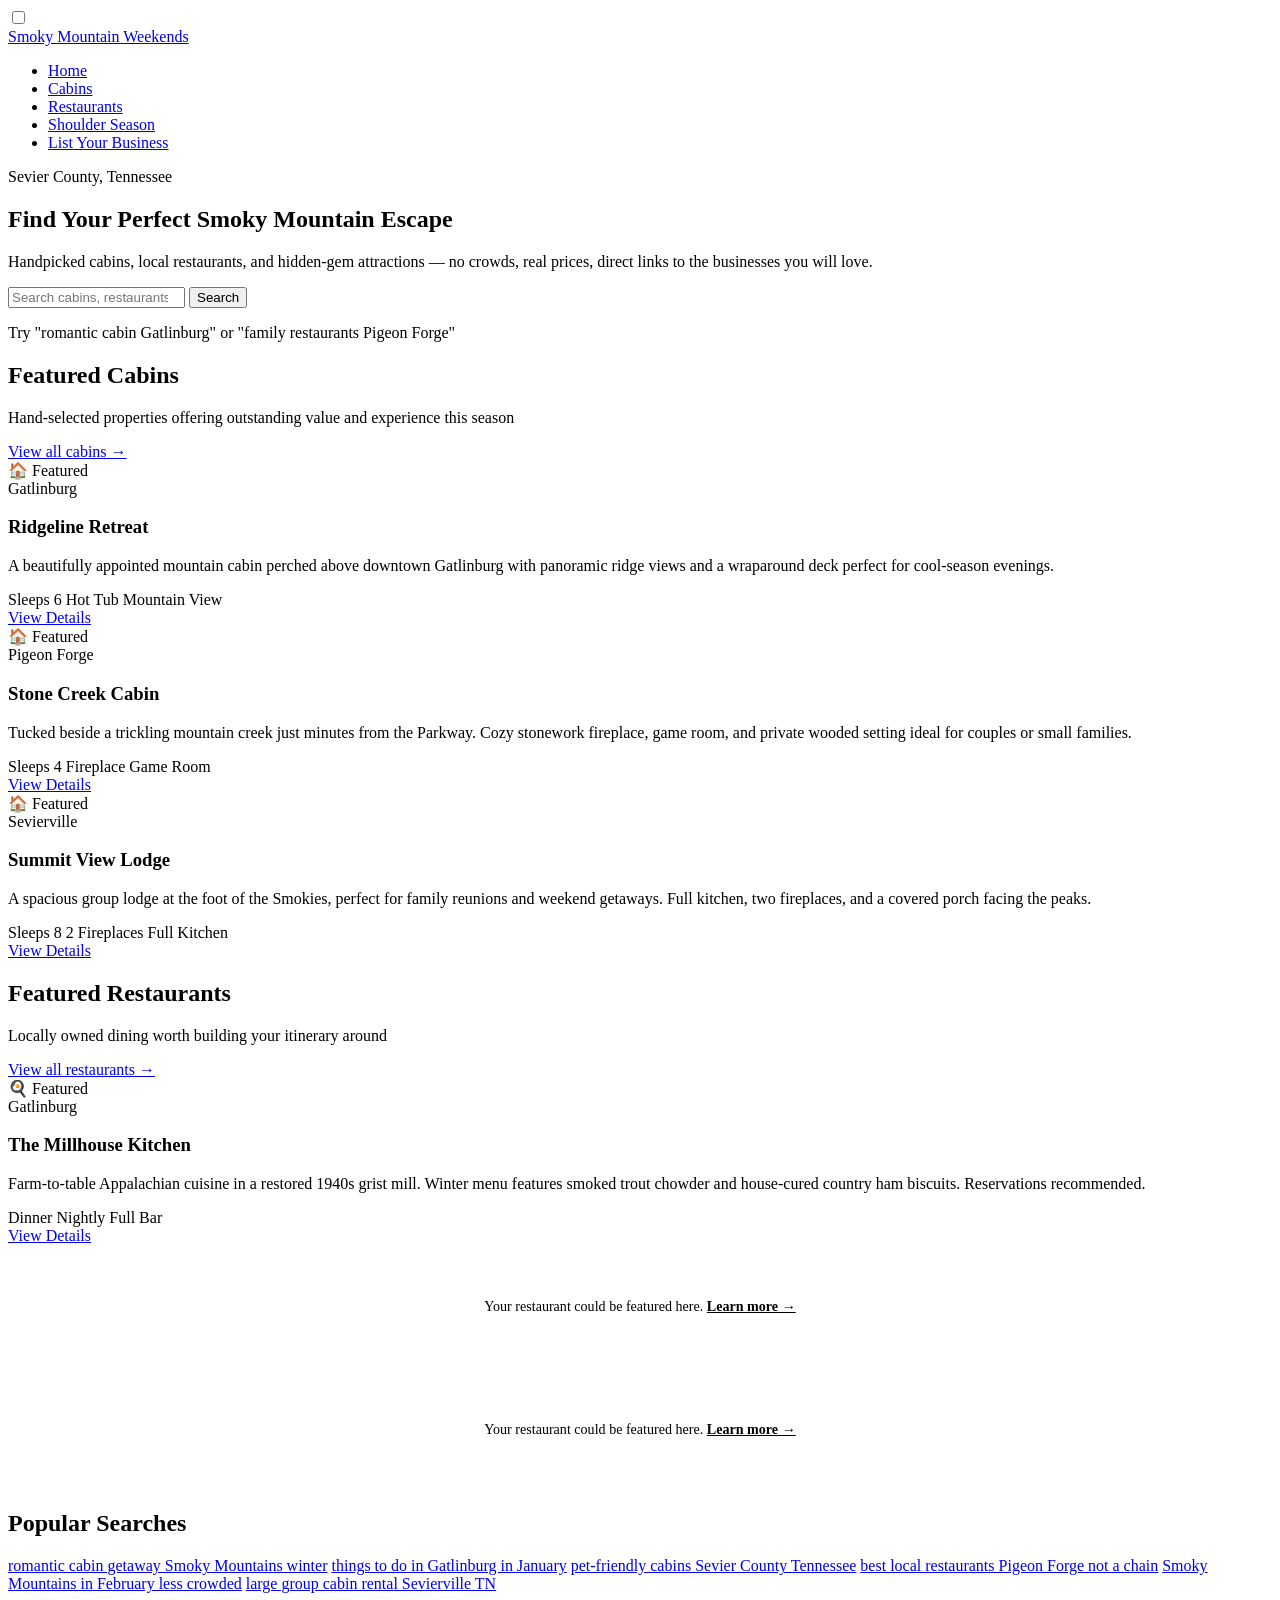
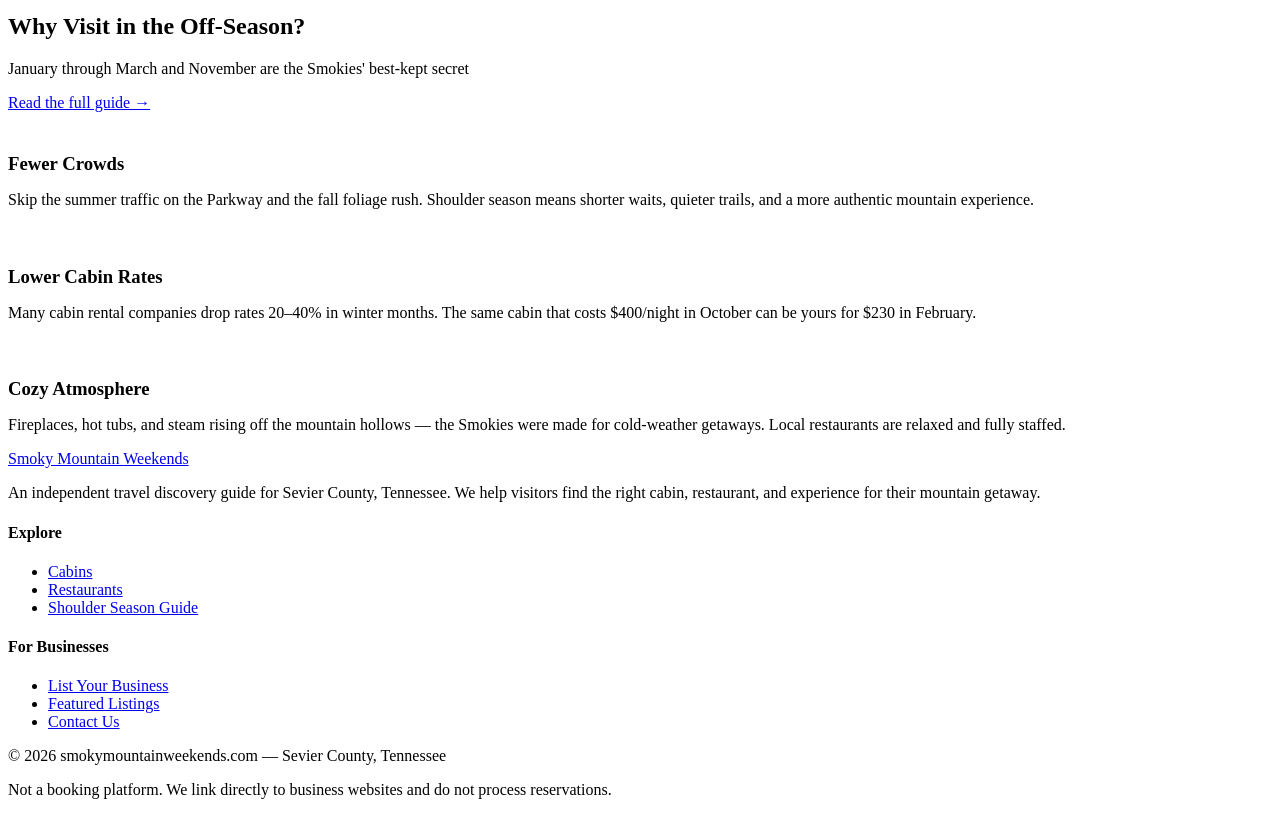
==== index.html @ b0118984 "Create index.html" ====
<!DOCTYPE html>
<html lang="en">
<head>
  <meta charset="UTF-8" />
  <meta name="viewport" content="width=device-width, initial-scale=1.0" />
  <title>Smoky Mountain Weekends | Sevier County TN Travel Guide</title>
  <meta name="description" content="Smoky Mountain Weekends — find the perfect Sevier County Tennessee cabin, restaurant, or attraction for your getaway. Shoulder season travel specialists." />
  <link rel="canonical" href="https://smokymountainweekends.com/" />

  <!-- Open Graph -->
  <meta property="og:type" content="website" />
  <meta property="og:title" content="Smoky Mountain Weekends | Sevier County TN Travel Guide" />
  <meta property="og:description" content="Handpicked cabins, local restaurants, and hidden-gem attractions for your Smoky Mountain getaway. Shoulder season specialists." />
  <meta property="og:url" content="https://smokymountainweekends.com/" />
  <meta property="og:site_name" content="Smoky Mountain Weekends" />
  <meta name="twitter:card" content="summary_large_image" />
  <meta name="twitter:title" content="Smoky Mountain Weekends | Sevier County TN" />
  <meta name="twitter:description" content="Find the right cabin, restaurant, or attraction for your Smoky Mountain getaway. No booking fees — direct links to local businesses." />

  <!-- JSON-LD: WebSite + Organization -->
  <script type="application/ld+json">
  {
    "@context": "https://schema.org",
    "@graph": [
      {
        "@type": "WebSite",
        "@id": "https://smokymountainweekends.com/#website",
        "url": "https://smokymountainweekends.com/",
        "name": "Smoky Mountain Weekends",
        "description": "Travel discovery directory for Sevier County, Tennessee — cabins, restaurants, and attractions.",
        "publisher": {
          "@id": "https://smokymountainweekends.com/#organization"
        },
        "potentialAction": {
          "@type": "SearchAction",
          "target": "https://smokymountainweekends.com/?s={search_term_string}",
          "query-input": "required name=search_term_string"
        }
      },
      {
        "@type": "Organization",
        "@id": "https://smokymountainweekends.com/#organization",
        "name": "Smoky Mountain Weekends",
        "url": "https://smokymountainweekends.com/",
        "description": "Independent travel discovery guide for Sevier County, Tennessee.",
        "areaServed": {
          "@type": "AdministrativeArea",
          "name": "Sevier County, Tennessee"
        }
      }
    ]
  }
  </script>

  <link rel="stylesheet" href="styles.css" />
</head>
<body>

  <!-- ===== NAVIGATION ===== -->
  <nav class="site-nav">
    <input type="checkbox" id="nav-toggle" class="nav-toggle" />
    <div class="container nav-inner">
      <a href="index.html" class="nav-logo">Smoky Mountain <span>Weekends</span></a>
      <label for="nav-toggle" class="nav-toggle-label" aria-label="Toggle navigation">
        <span></span><span></span><span></span>
      </label>
      <ul class="nav-links">
        <li><a href="index.html">Home</a></li>
        <li><a href="cabins.html">Cabins</a></li>
        <li><a href="restaurants.html">Restaurants</a></li>
        <li><a href="shoulder-season.html">Shoulder Season</a></li>
        <li class="nav-cta"><a href="contact.html">List Your Business</a></li>
      </ul>
    </div>
  </nav>

  <main id="main">

    <!-- ===== HERO ===== -->
    <section class="hero">
      <div class="container">
        <p class="hero-eyebrow">Sevier County, Tennessee</p>
        <h1>Find Your Perfect Smoky Mountain Escape</h1>
        <p class="hero-sub">Handpicked cabins, local restaurants, and hidden-gem attractions &mdash; no crowds, real prices, direct links to the businesses you will love.</p>
        <form class="search-bar" role="search" action="#">
          <input type="search" name="q" placeholder="Search cabins, restaurants, things to do..." aria-label="Search Smoky Mountain Weekends" />
          <button type="submit">Search</button>
        </form>
        <p class="search-hint">Try "romantic cabin Gatlinburg" or "family restaurants Pigeon Forge"</p>
      </div>
    </section>

    <!-- ===== FEATURED CABINS ===== -->
    <section class="section" aria-labelledby="featured-cabins-heading">
      <div class="container">
        <div class="section-header section-header-row">
          <div>
            <h2 id="featured-cabins-heading">Featured Cabins</h2>
            <p>Hand-selected properties offering outstanding value and experience this season</p>
          </div>
          <a href="cabins.html" class="view-all">View all cabins &rarr;</a>
        </div>

        <div class="card-grid">

          <div class="card">
            <div class="card-img card-img-cabin">
              <span class="card-img-placeholder" aria-hidden="true">&#127968;</span>
              <span class="badge-featured">Featured</span>
            </div>
            <div class="card-body">
              <span class="card-location">Gatlinburg</span>
              <h3 class="card-title">Ridgeline Retreat</h3>
              <p class="card-desc">A beautifully appointed mountain cabin perched above downtown Gatlinburg with panoramic ridge views and a wraparound deck perfect for cool-season evenings.</p>
              <div class="card-meta">
                <span>Sleeps 6</span>
                <span>Hot Tub</span>
                <span>Mountain View</span>
              </div>
              <a href="cabins.html" class="btn btn-primary btn-block">View Details</a>
            </div>
          </div>

          <div class="card">
            <div class="card-img card-img-cabin">
              <span class="card-img-placeholder" aria-hidden="true">&#127968;</span>
              <span class="badge-featured">Featured</span>
            </div>
            <div class="card-body">
              <span class="card-location">Pigeon Forge</span>
              <h3 class="card-title">Stone Creek Cabin</h3>
              <p class="card-desc">Tucked beside a trickling mountain creek just minutes from the Parkway. Cozy stonework fireplace, game room, and private wooded setting ideal for couples or small families.</p>
              <div class="card-meta">
                <span>Sleeps 4</span>
                <span>Fireplace</span>
                <span>Game Room</span>
              </div>
              <a href="cabins.html" class="btn btn-primary btn-block">View Details</a>
            </div>
          </div>

          <div class="card">
            <div class="card-img card-img-cabin">
              <span class="card-img-placeholder" aria-hidden="true">&#127968;</span>
              <span class="badge-featured">Featured</span>
            </div>
            <div class="card-body">
              <span class="card-location">Sevierville</span>
              <h3 class="card-title">Summit View Lodge</h3>
              <p class="card-desc">A spacious group lodge at the foot of the Smokies, perfect for family reunions and weekend getaways. Full kitchen, two fireplaces, and a covered porch facing the peaks.</p>
              <div class="card-meta">
                <span>Sleeps 8</span>
                <span>2 Fireplaces</span>
                <span>Full Kitchen</span>
              </div>
              <a href="cabins.html" class="btn btn-primary btn-block">View Details</a>
            </div>
          </div>

        </div>
      </div>
    </section>

    <!-- ===== FEATURED RESTAURANTS ===== -->
    <section class="section" style="background: var(--stone-pale);" aria-labelledby="featured-rest-heading">
      <div class="container">
        <div class="section-header section-header-row">
          <div>
            <h2 id="featured-rest-heading">Featured Restaurants</h2>
            <p>Locally owned dining worth building your itinerary around</p>
          </div>
          <a href="restaurants.html" class="view-all">View all restaurants &rarr;</a>
        </div>

        <div class="card-grid" style="grid-template-columns: repeat(3, 1fr);">

          <div class="card">
            <div class="card-img card-img-rest">
              <span class="card-img-placeholder" aria-hidden="true">&#127859;</span>
              <span class="badge-featured">Featured</span>
            </div>
            <div class="card-body">
              <span class="card-location">Gatlinburg</span>
              <h3 class="card-title">The Millhouse Kitchen</h3>
              <p class="card-desc">Farm-to-table Appalachian cuisine in a restored 1940s grist mill. Winter menu features smoked trout chowder and house-cured country ham biscuits. Reservations recommended.</p>
              <div class="card-meta">
                <span>Dinner Nightly</span>
                <span>Full Bar</span>
              </div>
              <a href="restaurants.html" class="btn btn-primary btn-block">View Details</a>
            </div>
          </div>

          <!-- Placeholder slots for additional featured restaurant clients -->
          <div class="card" style="border: 2px dashed var(--border); box-shadow: none; background: transparent;">
            <div class="card-body" style="align-items: center; justify-content: center; text-align: center; padding: 36px 20px;">
              <p style="color: var(--text-light); font-size: 0.88rem; line-height: 1.6;">Your restaurant could be featured here. <a href="contact.html" style="color: var(--green-mid); font-weight: 600;">Learn more &rarr;</a></p>
            </div>
          </div>

          <div class="card" style="border: 2px dashed var(--border); box-shadow: none; background: transparent;">
            <div class="card-body" style="align-items: center; justify-content: center; text-align: center; padding: 36px 20px;">
              <p style="color: var(--text-light); font-size: 0.88rem; line-height: 1.6;">Your restaurant could be featured here. <a href="contact.html" style="color: var(--green-mid); font-weight: 600;">Learn more &rarr;</a></p>
            </div>
          </div>

        </div>
      </div>
    </section>

    <!-- ===== POPULAR SEARCHES ===== -->
    <section class="popular-searches" aria-labelledby="popular-searches-heading">
      <div class="container">
        <h2 id="popular-searches-heading">Popular Searches</h2>
        <div class="search-tags">
          <a href="cabins.html" class="search-tag">romantic cabin getaway Smoky Mountains winter</a>
          <a href="shoulder-season.html" class="search-tag">things to do in Gatlinburg in January</a>
          <a href="cabins.html" class="search-tag">pet-friendly cabins Sevier County Tennessee</a>
          <a href="restaurants.html" class="search-tag">best local restaurants Pigeon Forge not a chain</a>
          <a href="shoulder-season.html" class="search-tag">Smoky Mountains in February less crowded</a>
          <a href="cabins.html" class="search-tag">large group cabin rental Sevierville TN</a>
        </div>
      </div>
    </section>

    <!-- ===== WHY SHOULDER SEASON ===== -->
    <section class="section" aria-labelledby="shoulder-heading">
      <div class="container">
        <div class="section-header section-header-row">
          <div>
            <h2 id="shoulder-heading">Why Visit in the Off-Season?</h2>
            <p>January through March and November are the Smokies' best-kept secret</p>
          </div>
          <a href="shoulder-season.html" class="view-all">Read the full guide &rarr;</a>
        </div>
        <div class="card-grid">
          <div class="card">
            <div class="card-body" style="padding-top: 22px;">
              <h3 class="card-title" style="margin-bottom: 10px;">Fewer Crowds</h3>
              <p class="card-desc">Skip the summer traffic on the Parkway and the fall foliage rush. Shoulder season means shorter waits, quieter trails, and a more authentic mountain experience.</p>
            </div>
          </div>
          <div class="card">
            <div class="card-body" style="padding-top: 22px;">
              <h3 class="card-title" style="margin-bottom: 10px;">Lower Cabin Rates</h3>
              <p class="card-desc">Many cabin rental companies drop rates 20&ndash;40% in winter months. The same cabin that costs $400/night in October can be yours for $230 in February.</p>
            </div>
          </div>
          <div class="card">
            <div class="card-body" style="padding-top: 22px;">
              <h3 class="card-title" style="margin-bottom: 10px;">Cozy Atmosphere</h3>
              <p class="card-desc">Fireplaces, hot tubs, and steam rising off the mountain hollows &mdash; the Smokies were made for cold-weather getaways. Local restaurants are relaxed and fully staffed.</p>
            </div>
          </div>
        </div>
      </div>
    </section>

  </main>

  <!-- ===== FOOTER ===== -->
  <footer class="site-footer">
    <div class="container">
      <div class="footer-inner">
        <div class="footer-brand">
          <a href="index.html" class="nav-logo">Smoky Mountain <span>Weekends</span></a>
          <p>An independent travel discovery guide for Sevier County, Tennessee. We help visitors find the right cabin, restaurant, and experience for their mountain getaway.</p>
        </div>
        <div class="footer-col">
          <h4>Explore</h4>
          <ul>
            <li><a href="cabins.html">Cabins</a></li>
            <li><a href="restaurants.html">Restaurants</a></li>
            <li><a href="shoulder-season.html">Shoulder Season Guide</a></li>
          </ul>
        </div>
        <div class="footer-col">
          <h4>For Businesses</h4>
          <ul>
            <li><a href="contact.html">List Your Business</a></li>
            <li><a href="contact.html">Featured Listings</a></li>
            <li><a href="contact.html">Contact Us</a></li>
          </ul>
        </div>
      </div>
      <div class="footer-bottom">
        <p>&copy; 2026 smokymountainweekends.com &mdash; Sevier County, Tennessee</p>
        <p class="footer-disclaimer">Not a booking platform. We link directly to business websites and do not process reservations.</p>
      </div>
    </div>
  </footer>

</body>
</html>
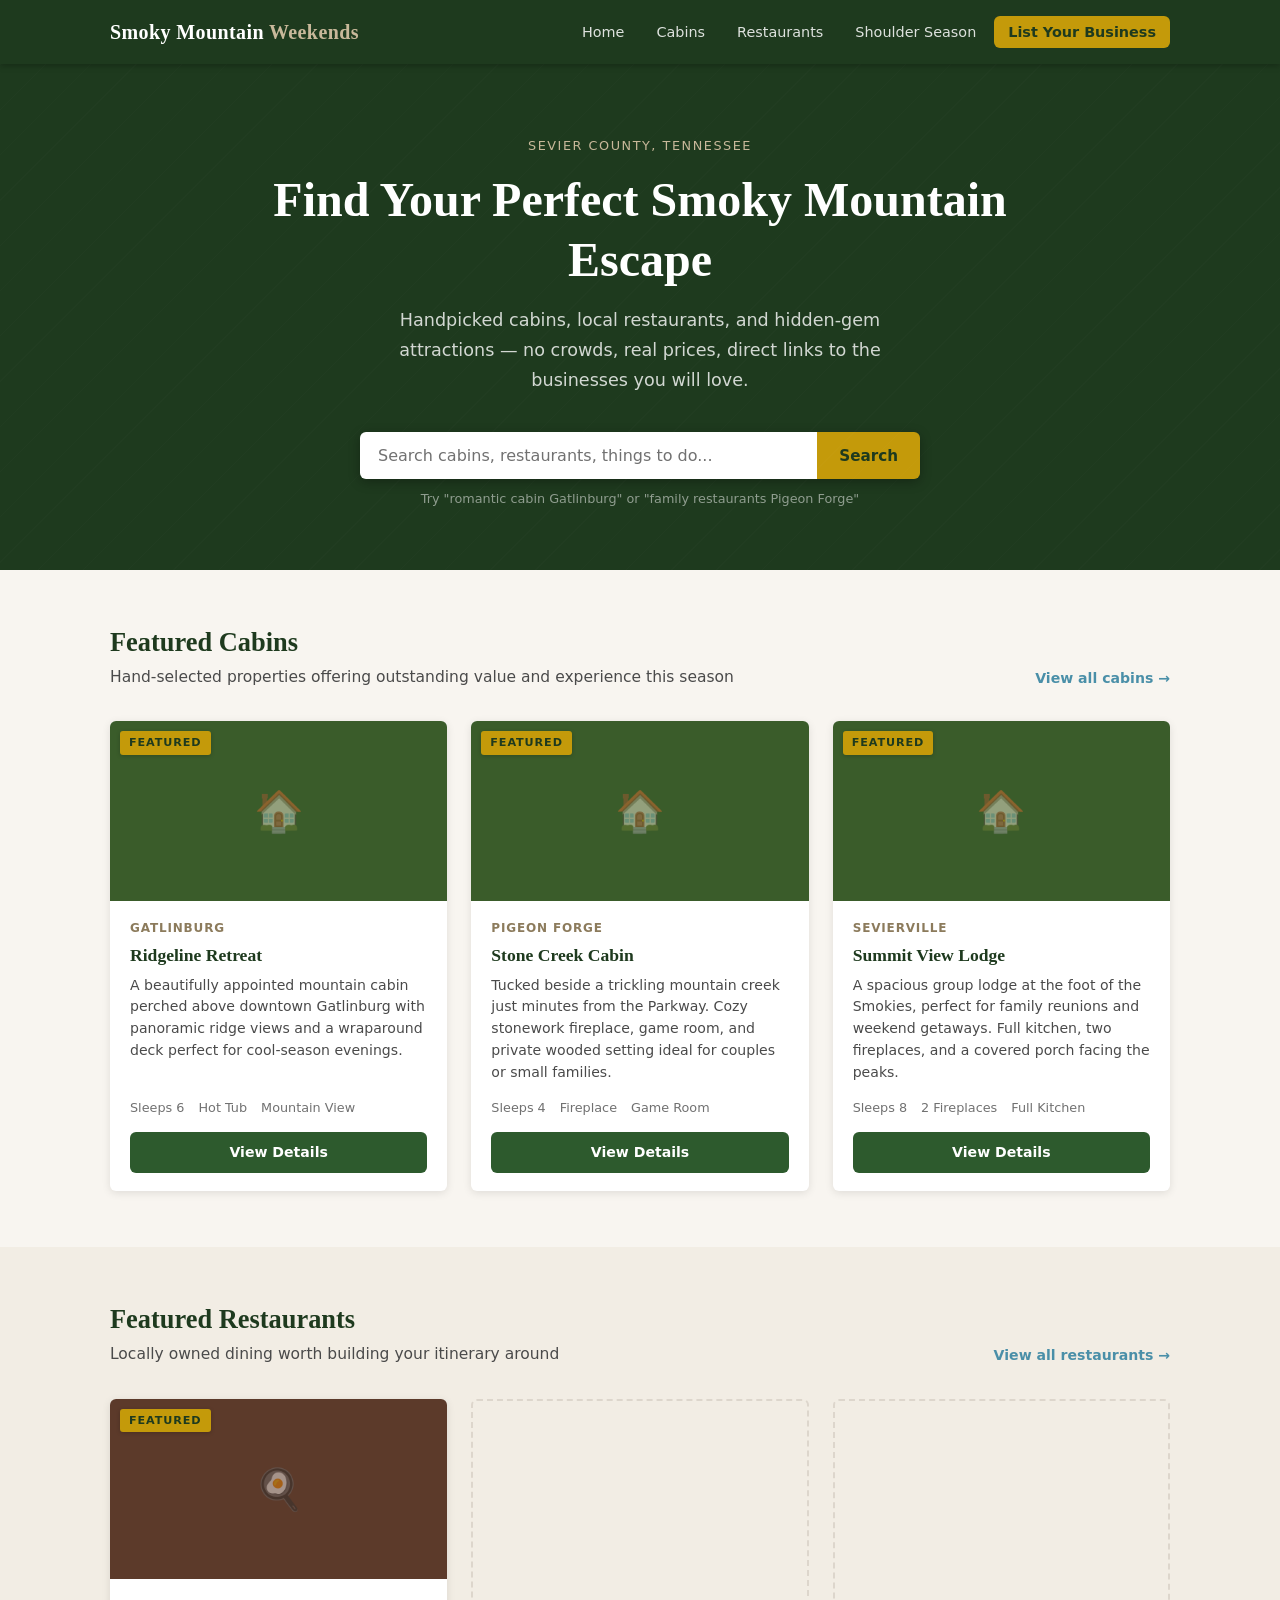
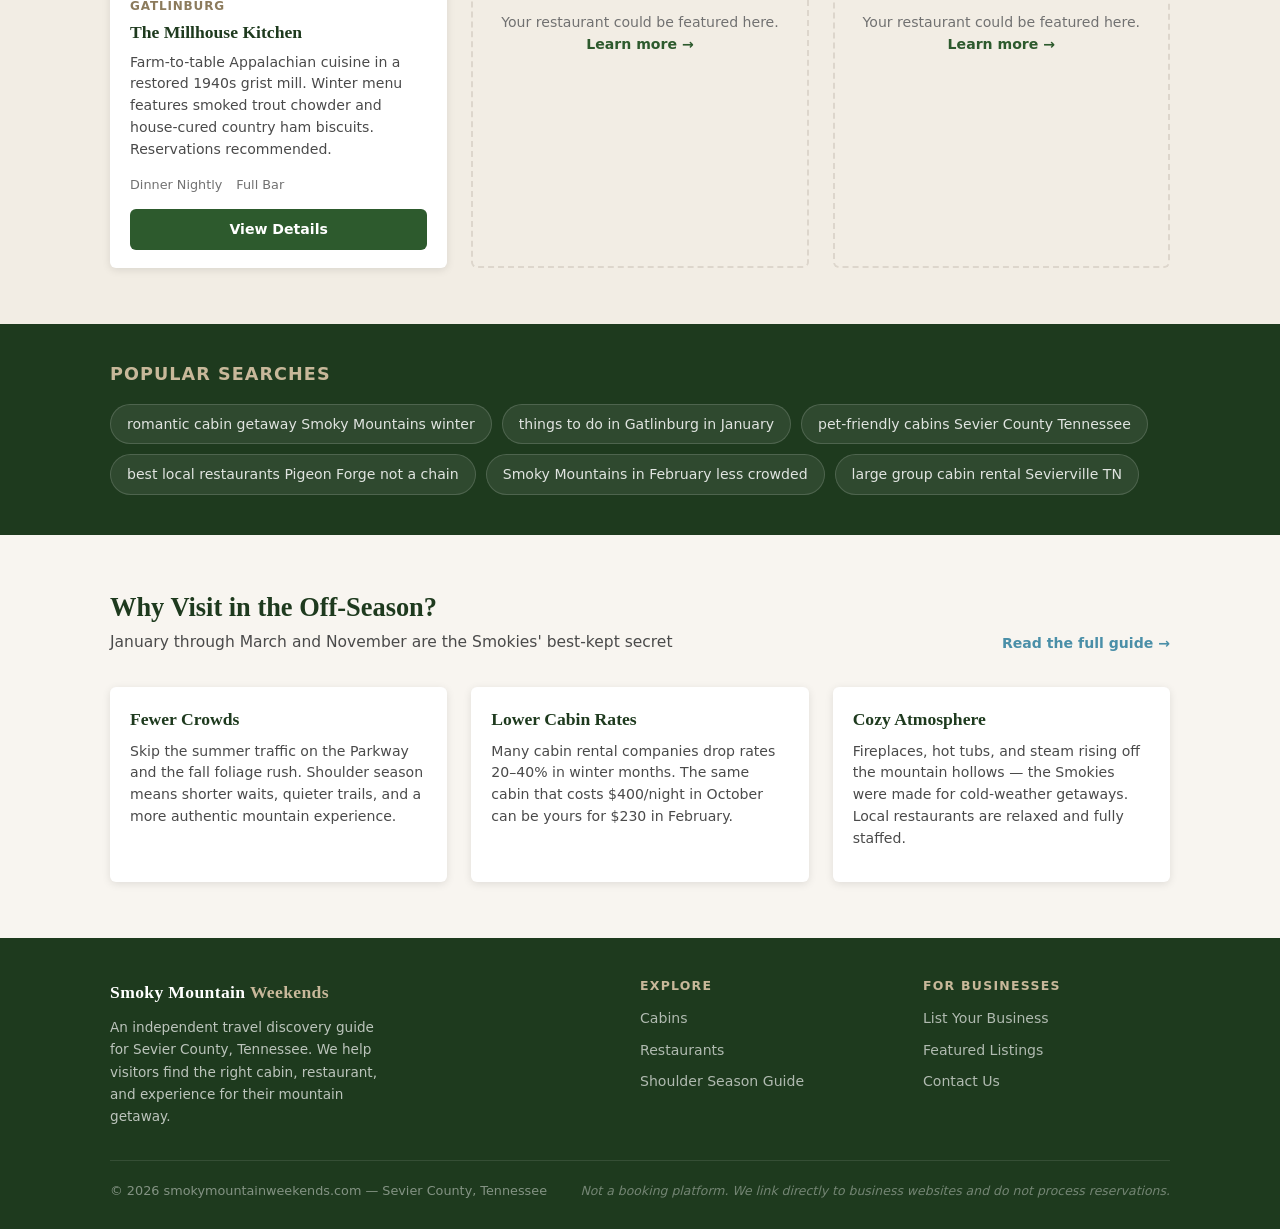
==== commit 78aa3f19: "SEO and structured data pass across all pages - Add theme-color meta to all pages - Add twitter:titl" ====
--- a/index.html
+++ b/index.html
@@ -3,6 +3,7 @@
 <head>
   <meta charset="UTF-8" />
   <meta name="viewport" content="width=device-width, initial-scale=1.0" />
+  <meta name="theme-color" content="#1E3A1E" />
   <title>Smoky Mountain Weekends | Sevier County TN Travel Guide</title>
   <meta name="description" content="Smoky Mountain Weekends — find the perfect Sevier County Tennessee cabin, restaurant, or attraction for your getaway. Shoulder season travel specialists." />
   <link rel="canonical" href="https://smokymountainweekends.com/" />
@@ -31,11 +32,6 @@
         "publisher": {
           "@id": "https://smokymountainweekends.com/#organization"
         },
-        "potentialAction": {
-          "@type": "SearchAction",
-          "target": "https://smokymountainweekends.com/?s={search_term_string}",
-          "query-input": "required name=search_term_string"
-        }
       },
       {
         "@type": "Organization",
@@ -57,7 +53,7 @@
 <body>
 
   <!-- ===== NAVIGATION ===== -->
-  <nav class="site-nav">
+  <nav class="site-nav" aria-label="Main navigation">
     <input type="checkbox" id="nav-toggle" class="nav-toggle" />
     <div class="container nav-inner">
       <a href="index.html" class="nav-logo">Smoky Mountain <span>Weekends</span></a>
@@ -65,7 +61,7 @@
         <span></span><span></span><span></span>
       </label>
       <ul class="nav-links">
-        <li><a href="index.html">Home</a></li>
+        <li><a href="index.html" aria-current="page">Home</a></li>
         <li><a href="cabins.html">Cabins</a></li>
         <li><a href="restaurants.html">Restaurants</a></li>
         <li><a href="shoulder-season.html">Shoulder Season</a></li>
--- a/styles.css
+++ b/styles.css
@@ -0,0 +1,961 @@
+/* =============================================
+   Smoky Mountain Weekends — styles.css
+   smokymountainweekends.com
+   ============================================= */
+
+/* --- CSS Custom Properties --- */
+:root {
+  --green-dark:    #1E3A1E;
+  --green-mid:     #2D5A2D;
+  --green-light:   #4A7C4A;
+  --stone:         #8C7B5C;
+  --stone-light:   #C8B89A;
+  --stone-pale:    #F2EDE4;
+  --sky:           #4A8FA8;
+  --sky-light:     #D6EAF1;
+  --amber:         #C49A0A;
+  --amber-bg:      #FDF5D8;
+  --text-dark:     #1A1A1A;
+  --text-mid:      #4A4A4A;
+  --text-light:    #717171;
+  --white:         #FFFFFF;
+  --border:        #DDD6CC;
+  --card-bg:       #FFFFFF;
+  --page-bg:       #F8F5F0;
+  --nav-height:    64px;
+  --radius:        6px;
+  --shadow:        0 2px 8px rgba(0,0,0,0.10);
+  --shadow-hover:  0 4px 16px rgba(0,0,0,0.15);
+  --max-width:     1100px;
+  --font-sans:     'Georgia', 'Times New Roman', serif;
+  --font-ui:       system-ui, -apple-system, 'Segoe UI', Helvetica, Arial, sans-serif;
+}
+
+/* --- Reset & Base --- */
+*, *::before, *::after { box-sizing: border-box; margin: 0; padding: 0; }
+
+html { font-size: 16px; scroll-behavior: smooth; }
+
+body {
+  font-family: var(--font-ui);
+  background: var(--page-bg);
+  color: var(--text-dark);
+  line-height: 1.6;
+  min-height: 100vh;
+  display: flex;
+  flex-direction: column;
+}
+
+img { display: block; max-width: 100%; }
+
+a { color: var(--green-mid); text-decoration: none; }
+a:hover { color: var(--green-dark); text-decoration: underline; }
+
+h1, h2, h3, h4 {
+  font-family: var(--font-sans);
+  line-height: 1.25;
+  color: var(--text-dark);
+}
+
+/* --- Layout Utilities --- */
+.container {
+  width: 100%;
+  max-width: var(--max-width);
+  margin: 0 auto;
+  padding: 0 20px;
+}
+
+.section { padding: 56px 0; }
+
+/* ============================================
+   NAVIGATION
+   ============================================ */
+.site-nav {
+  background: var(--green-dark);
+  height: var(--nav-height);
+  position: sticky;
+  top: 0;
+  z-index: 100;
+  box-shadow: 0 2px 6px rgba(0,0,0,0.25);
+}
+
+.nav-inner {
+  display: flex;
+  align-items: center;
+  justify-content: space-between;
+  height: 100%;
+}
+
+.nav-logo {
+  font-family: var(--font-sans);
+  font-size: 1.25rem;
+  font-weight: bold;
+  color: var(--white);
+  letter-spacing: 0.02em;
+  white-space: nowrap;
+}
+
+.nav-logo span {
+  color: var(--stone-light);
+}
+
+.nav-logo:hover { text-decoration: none; color: var(--stone-light); }
+
+.nav-links {
+  display: flex;
+  list-style: none;
+  gap: 4px;
+  align-items: center;
+}
+
+.nav-links a {
+  color: rgba(255,255,255,0.85);
+  font-size: 0.9rem;
+  font-family: var(--font-ui);
+  padding: 8px 14px;
+  border-radius: var(--radius);
+  transition: background 0.15s, color 0.15s;
+  white-space: nowrap;
+}
+
+.nav-links a:hover {
+  background: rgba(255,255,255,0.12);
+  color: var(--white);
+  text-decoration: none;
+}
+
+.nav-links .nav-cta a {
+  background: var(--amber);
+  color: var(--green-dark);
+  font-weight: 600;
+}
+
+.nav-links .nav-cta a:hover {
+  background: #D4AA1A;
+  color: var(--green-dark);
+}
+
+/* Mobile nav toggle (CSS-only) */
+.nav-toggle { display: none; }
+
+.nav-toggle-label {
+  display: none;
+  cursor: pointer;
+  flex-direction: column;
+  gap: 5px;
+  padding: 6px;
+}
+
+.nav-toggle-label span {
+  display: block;
+  width: 24px;
+  height: 2px;
+  background: var(--white);
+  border-radius: 2px;
+  transition: transform 0.2s;
+}
+
+/* ============================================
+   HERO
+   ============================================ */
+.hero {
+  background: var(--green-dark);
+  color: var(--white);
+  padding: 72px 0 60px;
+  text-align: center;
+  position: relative;
+  overflow: hidden;
+}
+
+.hero::before {
+  content: '';
+  position: absolute;
+  inset: 0;
+  background: repeating-linear-gradient(
+    135deg,
+    rgba(255,255,255,0.012) 0px,
+    rgba(255,255,255,0.012) 1px,
+    transparent 1px,
+    transparent 32px
+  );
+  pointer-events: none;
+}
+
+.hero-eyebrow {
+  font-size: 0.8rem;
+  letter-spacing: 0.12em;
+  text-transform: uppercase;
+  color: var(--stone-light);
+  margin-bottom: 14px;
+  font-family: var(--font-ui);
+}
+
+.hero h1 {
+  font-size: clamp(2rem, 5vw, 3rem);
+  color: var(--white);
+  margin-bottom: 16px;
+  max-width: 760px;
+  margin-left: auto;
+  margin-right: auto;
+}
+
+.hero-sub {
+  font-size: 1.1rem;
+  color: rgba(255,255,255,0.8);
+  max-width: 560px;
+  margin: 0 auto 36px;
+  line-height: 1.7;
+}
+
+/* Search Bar */
+.search-bar {
+  display: flex;
+  max-width: 560px;
+  margin: 0 auto;
+  border-radius: var(--radius);
+  overflow: hidden;
+  box-shadow: 0 3px 12px rgba(0,0,0,0.3);
+}
+
+.search-bar input {
+  flex: 1;
+  padding: 14px 18px;
+  font-size: 1rem;
+  font-family: var(--font-ui);
+  border: none;
+  outline: none;
+  background: var(--white);
+  color: var(--text-dark);
+}
+
+.search-bar input::placeholder { color: var(--text-light); }
+
+.search-bar button {
+  padding: 14px 22px;
+  background: var(--amber);
+  color: var(--green-dark);
+  font-size: 0.95rem;
+  font-weight: 700;
+  font-family: var(--font-ui);
+  border: none;
+  cursor: pointer;
+  white-space: nowrap;
+  transition: background 0.15s;
+}
+
+.search-bar button:hover { background: #D4AA1A; }
+
+.search-hint {
+  font-size: 0.8rem;
+  color: rgba(255,255,255,0.5);
+  margin-top: 10px;
+}
+
+/* ============================================
+   SECTION HEADERS
+   ============================================ */
+.section-header {
+  margin-bottom: 32px;
+}
+
+.section-header h2 {
+  font-size: 1.65rem;
+  color: var(--green-dark);
+  margin-bottom: 6px;
+}
+
+.section-header p {
+  color: var(--text-mid);
+  font-size: 0.97rem;
+}
+
+.section-header .view-all {
+  font-size: 0.88rem;
+  font-weight: 600;
+  color: var(--sky);
+}
+
+.section-header-row {
+  display: flex;
+  align-items: flex-end;
+  justify-content: space-between;
+  gap: 16px;
+  flex-wrap: wrap;
+}
+
+/* ============================================
+   CARDS — SHARED
+   ============================================ */
+.card-grid {
+  display: grid;
+  gap: 24px;
+  grid-template-columns: repeat(3, 1fr);
+}
+
+.card {
+  background: var(--card-bg);
+  border-radius: var(--radius);
+  box-shadow: var(--shadow);
+  overflow: hidden;
+  display: flex;
+  flex-direction: column;
+  transition: box-shadow 0.2s, transform 0.2s;
+}
+
+.card:hover {
+  box-shadow: var(--shadow-hover);
+  transform: translateY(-2px);
+}
+
+.card-img {
+  width: 100%;
+  height: 180px;
+  background: var(--green-light);
+  position: relative;
+  overflow: hidden;
+  display: flex;
+  align-items: center;
+  justify-content: center;
+}
+
+.card-img-placeholder {
+  color: rgba(255,255,255,0.45);
+  font-size: 2.5rem;
+  user-select: none;
+}
+
+.card-img-cabin    { background: #3A5C2A; }
+.card-img-rest     { background: #5C3A2A; }
+.card-img-attract  { background: #2A3A5C; }
+
+/* Featured badge */
+.badge-featured {
+  position: absolute;
+  top: 10px;
+  left: 10px;
+  background: var(--amber);
+  color: var(--green-dark);
+  font-size: 0.7rem;
+  font-weight: 800;
+  font-family: var(--font-ui);
+  letter-spacing: 0.08em;
+  text-transform: uppercase;
+  padding: 3px 9px;
+  border-radius: 3px;
+  box-shadow: 0 1px 4px rgba(0,0,0,0.2);
+}
+
+.card-body {
+  padding: 18px 20px;
+  flex: 1;
+  display: flex;
+  flex-direction: column;
+}
+
+.card-location {
+  display: inline-block;
+  font-size: 0.75rem;
+  font-weight: 600;
+  font-family: var(--font-ui);
+  text-transform: uppercase;
+  letter-spacing: 0.07em;
+  color: var(--stone);
+  margin-bottom: 6px;
+}
+
+.card-title {
+  font-family: var(--font-sans);
+  font-size: 1.1rem;
+  color: var(--green-dark);
+  margin-bottom: 8px;
+}
+
+.card-desc {
+  font-size: 0.88rem;
+  color: var(--text-mid);
+  line-height: 1.55;
+  flex: 1;
+  margin-bottom: 14px;
+}
+
+.card-meta {
+  display: flex;
+  gap: 14px;
+  font-size: 0.8rem;
+  color: var(--text-light);
+  margin-bottom: 14px;
+  flex-wrap: wrap;
+}
+
+.card-meta span { display: flex; align-items: center; gap: 4px; }
+
+.btn {
+  display: inline-block;
+  padding: 9px 18px;
+  border-radius: var(--radius);
+  font-size: 0.88rem;
+  font-weight: 600;
+  font-family: var(--font-ui);
+  cursor: pointer;
+  transition: background 0.15s, color 0.15s;
+  text-align: center;
+  border: none;
+}
+
+.btn-primary {
+  background: var(--green-mid);
+  color: var(--white);
+}
+
+.btn-primary:hover {
+  background: var(--green-dark);
+  color: var(--white);
+  text-decoration: none;
+}
+
+.btn-outline {
+  background: transparent;
+  color: var(--green-mid);
+  border: 2px solid var(--green-mid);
+}
+
+.btn-outline:hover {
+  background: var(--green-mid);
+  color: var(--white);
+  text-decoration: none;
+}
+
+.btn-block { display: block; width: 100%; }
+
+/* ============================================
+   POPULAR SEARCHES
+   ============================================ */
+.popular-searches {
+  background: var(--green-dark);
+  padding: 40px 0;
+}
+
+.popular-searches h2 {
+  font-size: 1.1rem;
+  color: var(--stone-light);
+  font-family: var(--font-ui);
+  font-weight: 600;
+  letter-spacing: 0.06em;
+  text-transform: uppercase;
+  margin-bottom: 18px;
+}
+
+.search-tags {
+  display: flex;
+  flex-wrap: wrap;
+  gap: 10px;
+}
+
+.search-tag {
+  display: inline-block;
+  padding: 8px 16px;
+  background: rgba(255,255,255,0.08);
+  color: rgba(255,255,255,0.85);
+  border: 1px solid rgba(255,255,255,0.15);
+  border-radius: 24px;
+  font-size: 0.88rem;
+  font-family: var(--font-ui);
+  transition: background 0.15s, color 0.15s;
+}
+
+.search-tag:hover {
+  background: var(--amber);
+  color: var(--green-dark);
+  border-color: var(--amber);
+  text-decoration: none;
+}
+
+/* ============================================
+   DIRECTORY PAGE LAYOUT
+   ============================================ */
+.page-hero-eyebrow {
+  font-size: 0.8rem;
+  letter-spacing: 0.1em;
+  text-transform: uppercase;
+  color: var(--stone-light);
+  margin-bottom: 10px;
+  font-family: var(--font-ui);
+}
+
+.page-hero {
+  background: var(--green-dark);
+  padding: 40px 0 36px;
+  color: var(--white);
+}
+
+.page-hero h1 {
+  color: var(--white);
+  font-size: clamp(1.6rem, 3.5vw, 2.2rem);
+  margin-bottom: 8px;
+}
+
+.page-hero p {
+  color: rgba(255,255,255,0.75);
+  font-size: 1rem;
+  max-width: 560px;
+}
+
+/* Filter bar */
+.filter-bar {
+  background: var(--white);
+  border-bottom: 1px solid var(--border);
+  padding: 14px 0;
+  position: sticky;
+  top: var(--nav-height);
+  z-index: 50;
+}
+
+.filter-inner {
+  display: flex;
+  gap: 10px;
+  flex-wrap: wrap;
+  align-items: center;
+}
+
+.filter-label {
+  font-size: 0.85rem;
+  font-weight: 600;
+  color: var(--text-mid);
+  white-space: nowrap;
+}
+
+.filter-btn {
+  padding: 6px 14px;
+  border-radius: 20px;
+  border: 1px solid var(--border);
+  background: var(--white);
+  font-size: 0.82rem;
+  font-family: var(--font-ui);
+  color: var(--text-mid);
+  cursor: pointer;
+  transition: all 0.15s;
+}
+
+.filter-btn:hover,
+.filter-btn.active {
+  background: var(--green-mid);
+  color: var(--white);
+  border-color: var(--green-mid);
+}
+
+/* ============================================
+   SHOULDER SEASON — ARTICLE
+   ============================================ */
+.article-layout {
+  display: grid;
+  grid-template-columns: 1fr 300px;
+  gap: 40px;
+  align-items: start;
+}
+
+.article-body h2 {
+  font-size: 1.4rem;
+  color: var(--green-dark);
+  margin-top: 36px;
+  margin-bottom: 12px;
+  padding-top: 4px;
+  border-top: 2px solid var(--stone-pale);
+}
+
+.article-body h2:first-child { margin-top: 0; border-top: none; }
+
+.article-body p {
+  color: var(--text-mid);
+  margin-bottom: 16px;
+  line-height: 1.75;
+  font-size: 1rem;
+}
+
+.article-body ul {
+  padding-left: 20px;
+  margin-bottom: 16px;
+  color: var(--text-mid);
+}
+
+.article-body ul li {
+  margin-bottom: 6px;
+  line-height: 1.6;
+}
+
+/* Sidebar */
+.sidebar { position: sticky; top: calc(var(--nav-height) + 20px); }
+
+.sidebar-card {
+  background: var(--card-bg);
+  border-radius: var(--radius);
+  box-shadow: var(--shadow);
+  overflow: hidden;
+  margin-bottom: 20px;
+}
+
+.sidebar-card-header {
+  background: var(--green-dark);
+  color: var(--white);
+  padding: 14px 18px;
+  font-size: 0.85rem;
+  font-weight: 700;
+  font-family: var(--font-ui);
+  text-transform: uppercase;
+  letter-spacing: 0.07em;
+}
+
+.sidebar-card-body { padding: 16px 18px; }
+
+.sidebar-biz {
+  padding: 12px 0;
+  border-bottom: 1px solid var(--border);
+}
+
+.sidebar-biz:last-child { border-bottom: none; }
+
+.sidebar-biz-name {
+  font-weight: 700;
+  font-size: 0.92rem;
+  color: var(--green-dark);
+  margin-bottom: 3px;
+}
+
+.sidebar-biz-type {
+  font-size: 0.75rem;
+  text-transform: uppercase;
+  letter-spacing: 0.06em;
+  color: var(--stone);
+  margin-bottom: 5px;
+}
+
+.sidebar-biz-desc {
+  font-size: 0.83rem;
+  color: var(--text-mid);
+  line-height: 1.5;
+}
+
+.callout-box {
+  background: var(--amber-bg);
+  border-left: 4px solid var(--amber);
+  border-radius: 0 var(--radius) var(--radius) 0;
+  padding: 16px 18px;
+  margin: 28px 0;
+}
+
+.callout-box p {
+  font-size: 0.92rem;
+  color: var(--text-dark);
+  margin: 0;
+}
+
+.callout-box strong { color: var(--green-dark); }
+
+/* ============================================
+   CONTACT / FORM PAGE
+   ============================================ */
+.contact-layout {
+  display: grid;
+  grid-template-columns: 1fr 340px;
+  gap: 48px;
+  align-items: start;
+}
+
+.form-card {
+  background: var(--card-bg);
+  border-radius: var(--radius);
+  box-shadow: var(--shadow);
+  padding: 36px 32px;
+}
+
+.form-card h2 {
+  font-size: 1.45rem;
+  color: var(--green-dark);
+  margin-bottom: 6px;
+}
+
+.form-card .form-intro {
+  color: var(--text-mid);
+  font-size: 0.93rem;
+  margin-bottom: 28px;
+  line-height: 1.6;
+}
+
+.form-group {
+  margin-bottom: 20px;
+}
+
+.form-group label {
+  display: block;
+  font-size: 0.85rem;
+  font-weight: 600;
+  color: var(--text-dark);
+  margin-bottom: 6px;
+}
+
+.form-group input,
+.form-group select,
+.form-group textarea {
+  width: 100%;
+  padding: 10px 14px;
+  border: 1px solid var(--border);
+  border-radius: var(--radius);
+  font-size: 0.93rem;
+  font-family: var(--font-ui);
+  color: var(--text-dark);
+  background: var(--white);
+  transition: border-color 0.15s;
+  outline: none;
+  -webkit-appearance: none;
+  appearance: none;
+}
+
+.form-group input:focus,
+.form-group select:focus,
+.form-group textarea:focus {
+  border-color: var(--green-mid);
+  box-shadow: 0 0 0 3px rgba(45,90,45,0.12);
+}
+
+.form-group textarea { min-height: 120px; resize: vertical; line-height: 1.6; }
+
+.form-row {
+  display: grid;
+  grid-template-columns: 1fr 1fr;
+  gap: 16px;
+}
+
+.form-submit {
+  margin-top: 8px;
+}
+
+.btn-submit {
+  background: var(--green-mid);
+  color: var(--white);
+  padding: 12px 28px;
+  font-size: 1rem;
+  font-weight: 700;
+  border-radius: var(--radius);
+  border: none;
+  cursor: pointer;
+  font-family: var(--font-ui);
+  transition: background 0.15s;
+}
+
+.btn-submit:hover { background: var(--green-dark); }
+
+.contact-info-card {
+  background: var(--card-bg);
+  border-radius: var(--radius);
+  box-shadow: var(--shadow);
+  overflow: hidden;
+}
+
+.contact-info-header {
+  background: var(--green-dark);
+  padding: 20px 24px;
+  color: var(--white);
+}
+
+.contact-info-header h3 {
+  color: var(--white);
+  font-size: 1.1rem;
+  margin-bottom: 6px;
+}
+
+.contact-info-header p {
+  font-size: 0.85rem;
+  color: rgba(255,255,255,0.75);
+  line-height: 1.5;
+}
+
+.contact-info-body { padding: 22px 24px; }
+
+.pricing-tier {
+  padding: 14px 0;
+  border-bottom: 1px solid var(--border);
+}
+
+.pricing-tier:last-child { border-bottom: none; }
+
+.pricing-tier-name {
+  font-weight: 700;
+  font-size: 0.95rem;
+  color: var(--green-dark);
+  margin-bottom: 4px;
+}
+
+.pricing-tier-price {
+  font-size: 1.1rem;
+  font-weight: 800;
+  color: var(--amber);
+  margin-bottom: 4px;
+}
+
+.pricing-tier-desc {
+  font-size: 0.82rem;
+  color: var(--text-light);
+  line-height: 1.5;
+}
+
+/* ============================================
+   FOOTER
+   ============================================ */
+.site-footer {
+  background: var(--green-dark);
+  color: rgba(255,255,255,0.7);
+  padding: 40px 0 28px;
+  margin-top: auto;
+}
+
+.footer-inner {
+  display: grid;
+  grid-template-columns: 2fr 1fr 1fr;
+  gap: 36px;
+  margin-bottom: 32px;
+}
+
+.footer-brand .nav-logo {
+  font-size: 1.1rem;
+  display: inline-block;
+  margin-bottom: 10px;
+}
+
+.footer-brand p {
+  font-size: 0.85rem;
+  line-height: 1.65;
+  max-width: 280px;
+}
+
+.footer-col h4 {
+  font-family: var(--font-ui);
+  font-size: 0.78rem;
+  font-weight: 700;
+  text-transform: uppercase;
+  letter-spacing: 0.1em;
+  color: var(--stone-light);
+  margin-bottom: 12px;
+}
+
+.footer-col ul { list-style: none; }
+
+.footer-col ul li { margin-bottom: 6px; }
+
+.footer-col ul li a {
+  color: rgba(255,255,255,0.65);
+  font-size: 0.88rem;
+  transition: color 0.15s;
+}
+
+.footer-col ul li a:hover {
+  color: var(--white);
+  text-decoration: none;
+}
+
+.footer-bottom {
+  border-top: 1px solid rgba(255,255,255,0.1);
+  padding-top: 20px;
+  display: flex;
+  justify-content: space-between;
+  align-items: center;
+  flex-wrap: wrap;
+  gap: 10px;
+}
+
+.footer-bottom p {
+  font-size: 0.8rem;
+  color: rgba(255,255,255,0.45);
+}
+
+.footer-disclaimer {
+  font-size: 0.78rem !important;
+  color: rgba(255,255,255,0.38) !important;
+  font-style: italic;
+}
+
+/* ============================================
+   MISC COMPONENTS
+   ============================================ */
+.divider {
+  border: none;
+  border-top: 1px solid var(--border);
+  margin: 0;
+}
+
+.text-center { text-align: center; }
+.mt-32 { margin-top: 32px; }
+.mb-0 { margin-bottom: 0; }
+
+.results-count {
+  font-size: 0.88rem;
+  color: var(--text-light);
+  margin-bottom: 24px;
+}
+
+/* ============================================
+   RESPONSIVE — Tablet (max 900px)
+   ============================================ */
+@media (max-width: 900px) {
+  .card-grid { grid-template-columns: repeat(2, 1fr); }
+
+  .article-layout,
+  .contact-layout {
+    grid-template-columns: 1fr;
+  }
+
+  .sidebar { position: static; }
+
+  .footer-inner {
+    grid-template-columns: 1fr 1fr;
+  }
+
+  .footer-brand { grid-column: 1 / -1; }
+}
+
+/* ============================================
+   RESPONSIVE — Mobile (max 600px)
+   ============================================ */
+@media (max-width: 600px) {
+  .card-grid { grid-template-columns: 1fr; }
+
+  .nav-toggle-label {
+    display: flex;
+  }
+
+  .nav-links {
+    display: none;
+    position: absolute;
+    top: var(--nav-height);
+    left: 0;
+    right: 0;
+    background: var(--green-dark);
+    flex-direction: column;
+    padding: 12px 20px 20px;
+    gap: 2px;
+    box-shadow: 0 6px 16px rgba(0,0,0,0.3);
+  }
+
+  .nav-links a { padding: 10px 12px; }
+
+  .nav-toggle:checked ~ .nav-inner .nav-links {
+    display: flex;
+  }
+
+  .site-nav { position: relative; height: auto; min-height: var(--nav-height); }
+
+  .nav-inner { flex-wrap: wrap; padding-top: 12px; padding-bottom: 12px; }
+
+  .hero { padding: 48px 0 44px; }
+
+  .search-bar { flex-direction: column; border-radius: var(--radius); }
+  .search-bar input,
+  .search-bar button { width: 100%; border-radius: var(--radius); }
+  .search-bar button { border-radius: 0 0 var(--radius) var(--radius); }
+
+  .footer-inner { grid-template-columns: 1fr; }
+
+  .footer-bottom { flex-direction: column; align-items: flex-start; }
+
+  .form-row { grid-template-columns: 1fr; }
+
+  .filter-inner { gap: 8px; }
+}
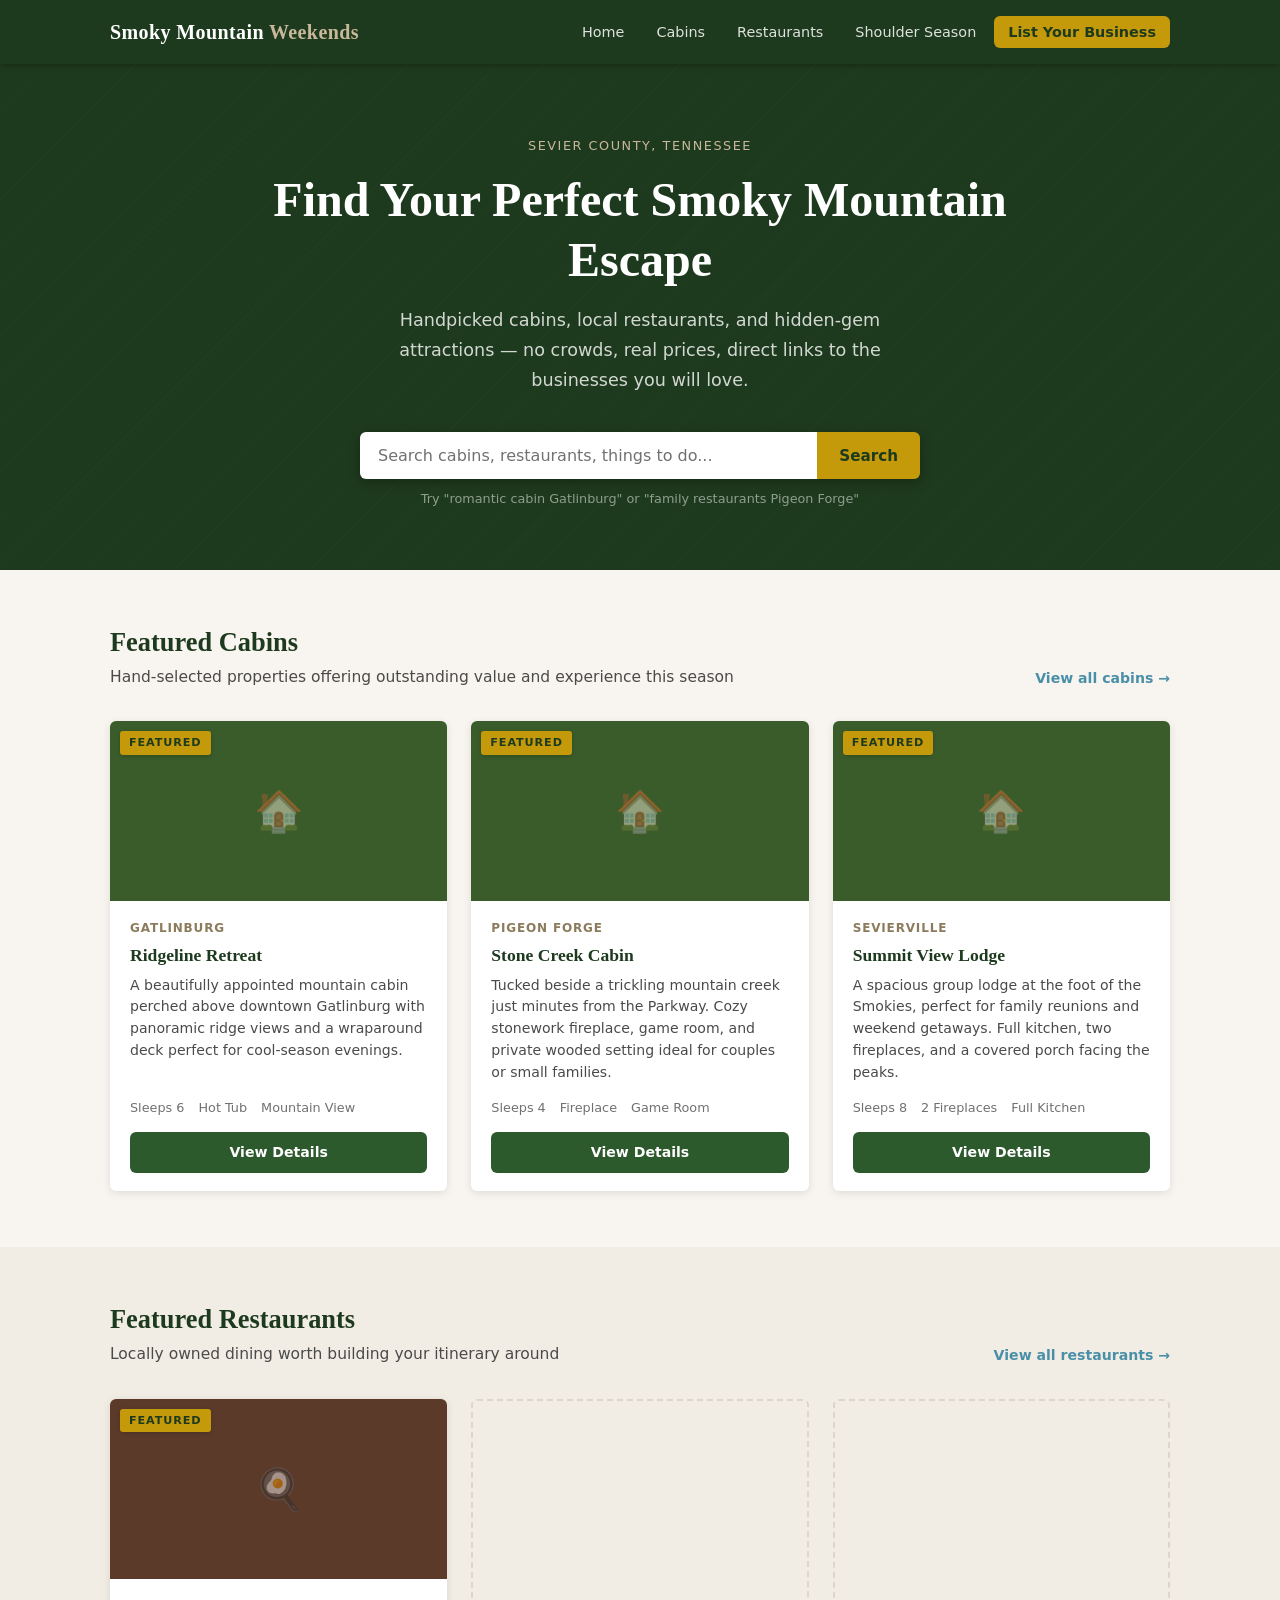
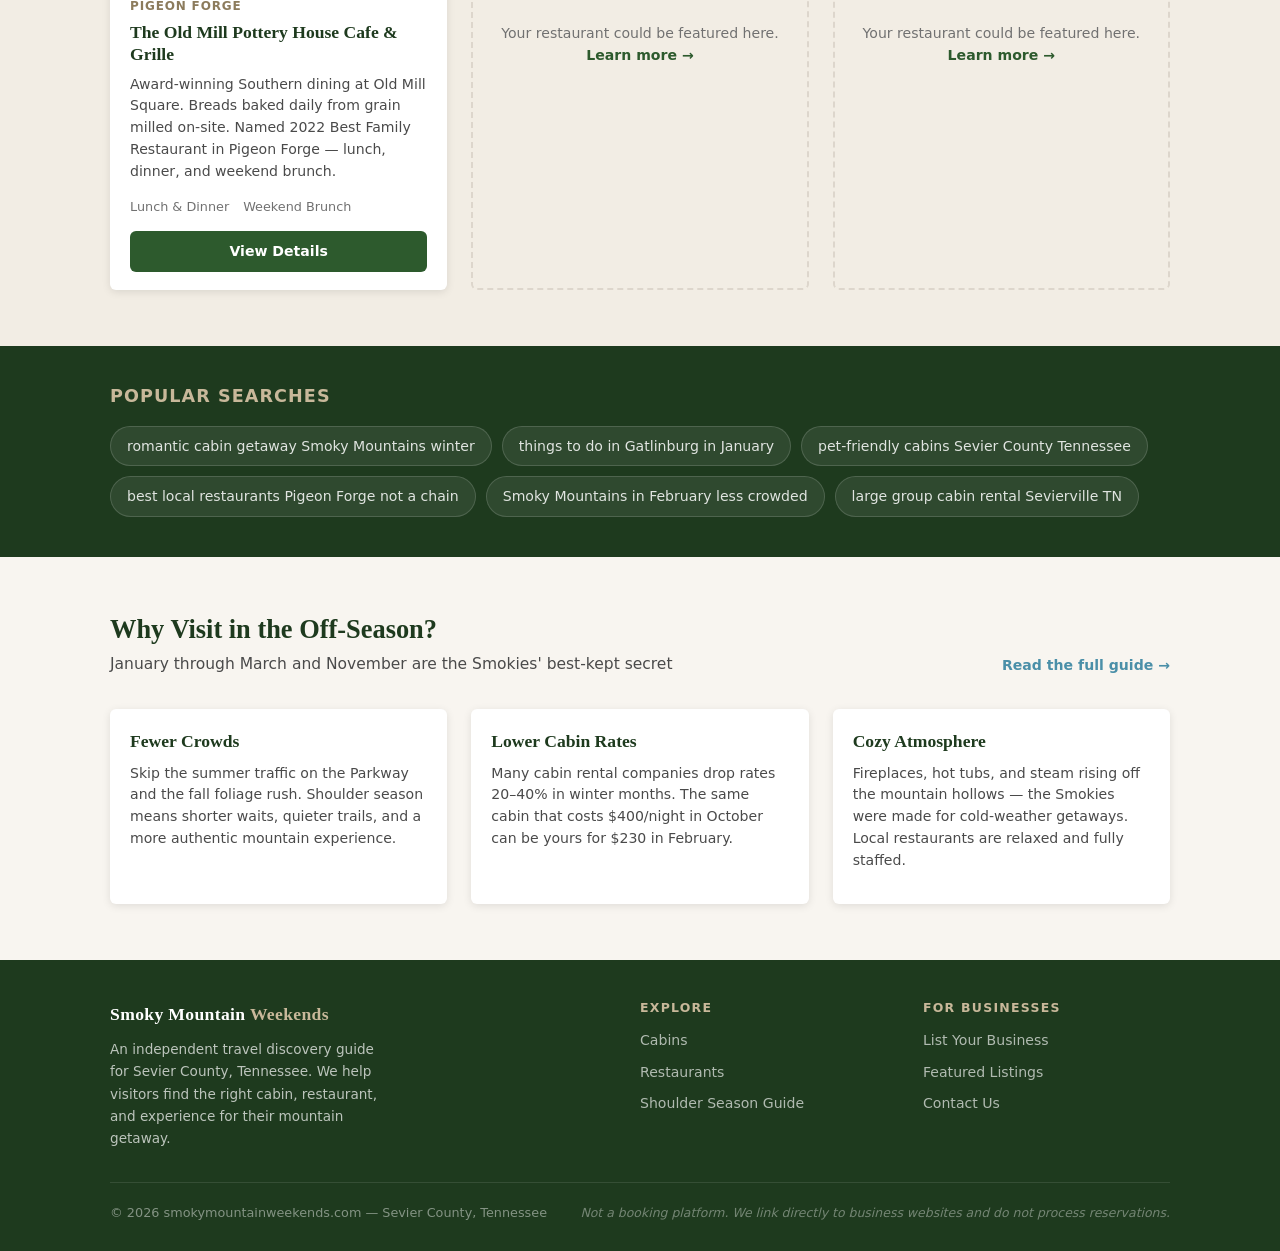
==== commit 8f6fb73f: "Replace placeholder restaurants with real businesses - Old Mill Pottery House Cafe & Grille (Pigeon " ====
--- a/index.html
+++ b/index.html
@@ -176,12 +176,12 @@
               <span class="badge-featured">Featured</span>
             </div>
             <div class="card-body">
-              <span class="card-location">Gatlinburg</span>
-              <h3 class="card-title">The Millhouse Kitchen</h3>
-              <p class="card-desc">Farm-to-table Appalachian cuisine in a restored 1940s grist mill. Winter menu features smoked trout chowder and house-cured country ham biscuits. Reservations recommended.</p>
+              <span class="card-location">Pigeon Forge</span>
+              <h3 class="card-title">The Old Mill Pottery House Cafe &amp; Grille</h3>
+              <p class="card-desc">Award-winning Southern dining at Old Mill Square. Breads baked daily from grain milled on-site. Named 2022 Best Family Restaurant in Pigeon Forge — lunch, dinner, and weekend brunch.</p>
               <div class="card-meta">
-                <span>Dinner Nightly</span>
-                <span>Full Bar</span>
+                <span>Lunch &amp; Dinner</span>
+                <span>Weekend Brunch</span>
               </div>
               <a href="restaurants.html" class="btn btn-primary btn-block">View Details</a>
             </div>
@@ -286,5 +286,23 @@
     </div>
   </footer>
 
+  <script>
+  (function () {
+    var form = document.querySelector('.search-bar');
+    if (!form) return;
+    form.addEventListener('submit', function (e) {
+      e.preventDefault();
+      var q = form.querySelector('input[name="q"]').value.trim().toLowerCase();
+      if (!q) return;
+      if (/restaurant|food|eat|dine|dining|barbecue|bbq|breakfast|lunch|dinner/.test(q)) {
+        window.location.href = 'restaurants.html';
+      } else if (/shoulder|winter|off.season|january|february|march|november|crowd/.test(q)) {
+        window.location.href = 'shoulder-season.html';
+      } else {
+        window.location.href = 'cabins.html';
+      }
+    });
+  })();
+  </script>
 </body>
 </html>
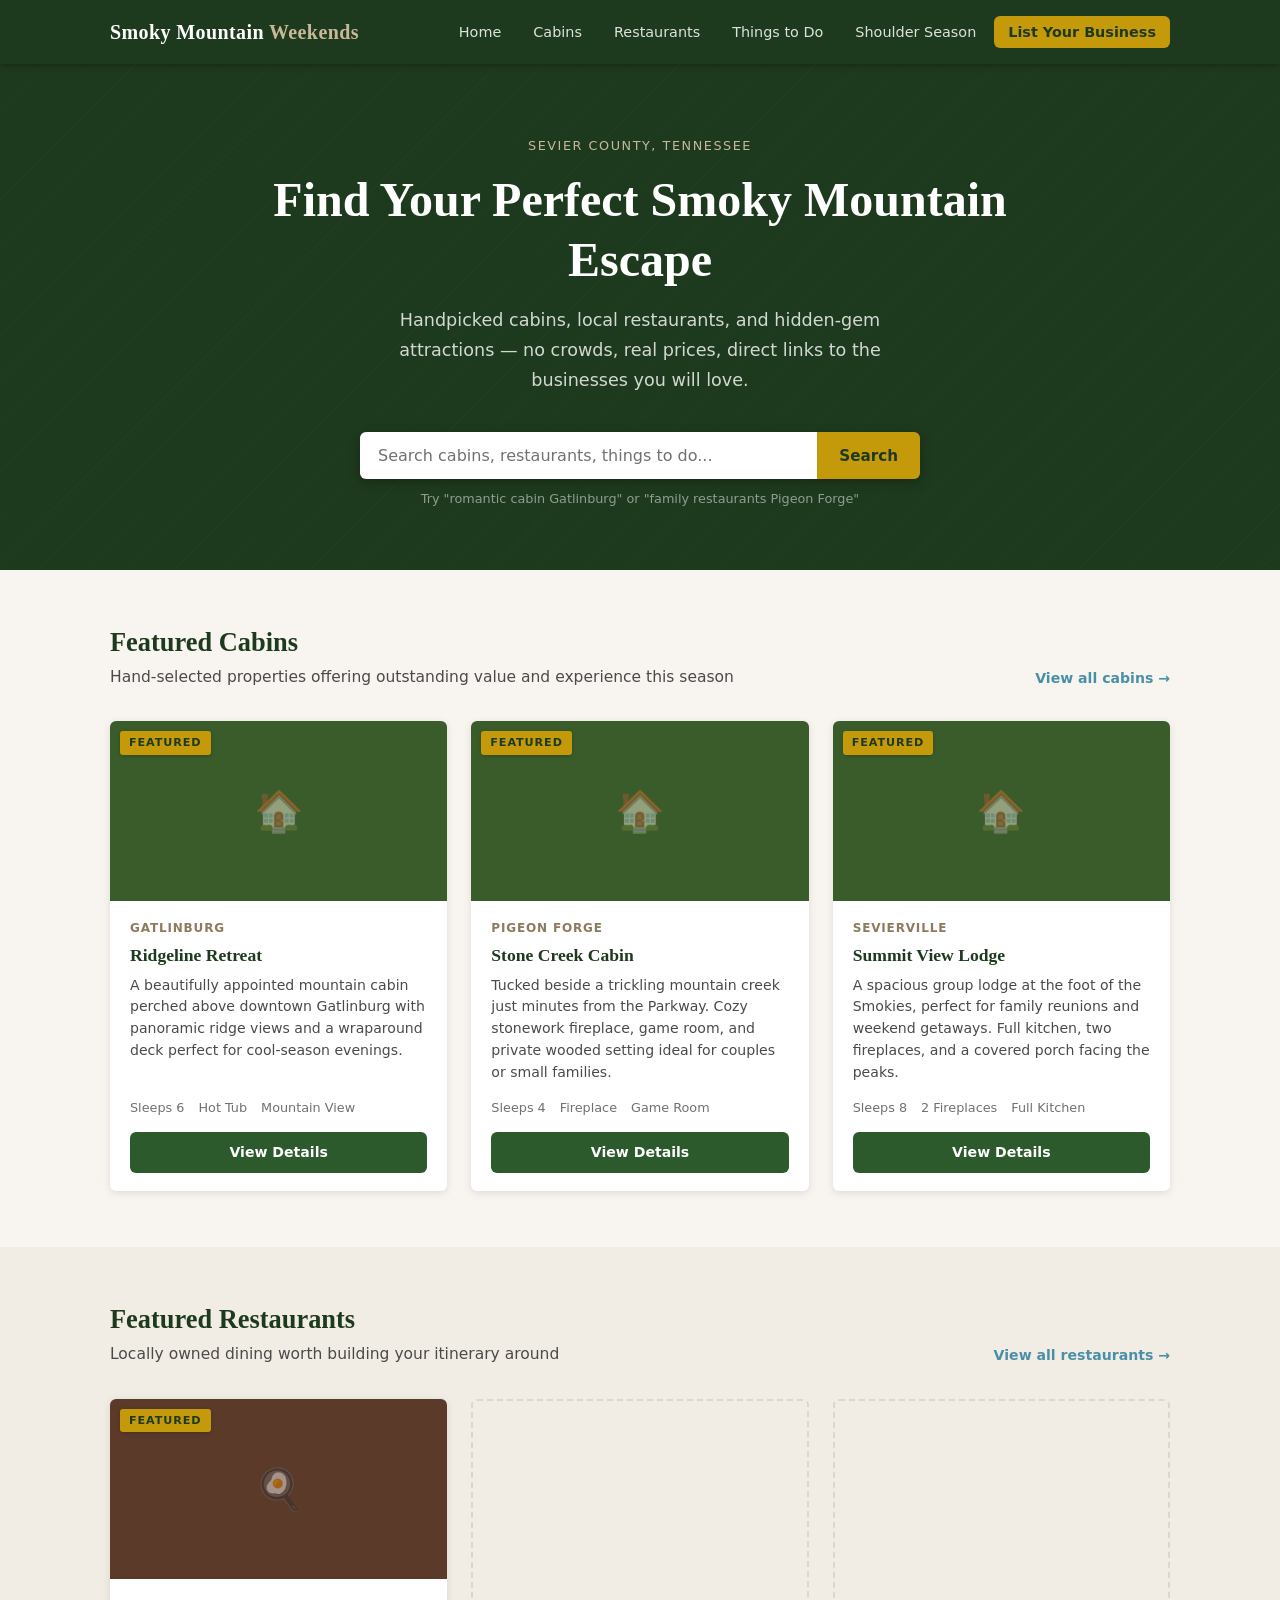
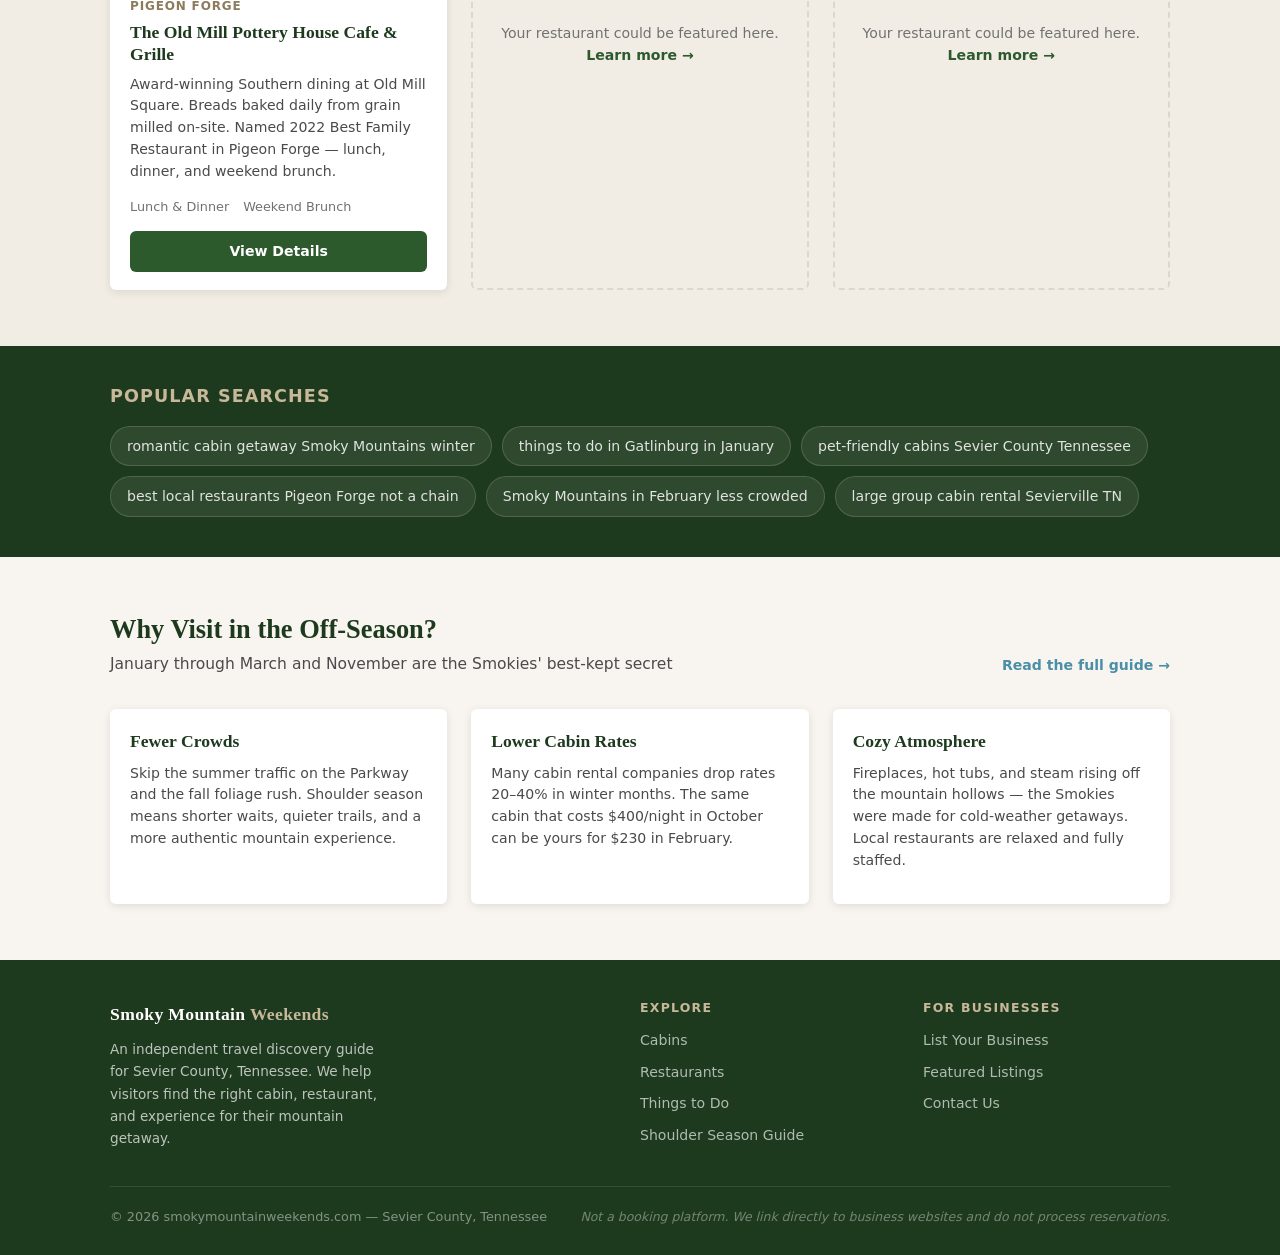
==== commit e881e252: "Add Things to Do page with 3 available ad slots - New things-to-do.html with featured + 2 standard p" ====
--- a/index.html
+++ b/index.html
@@ -64,6 +64,7 @@
         <li><a href="index.html" aria-current="page">Home</a></li>
         <li><a href="cabins.html">Cabins</a></li>
         <li><a href="restaurants.html">Restaurants</a></li>
+        <li><a href="things-to-do.html">Things to Do</a></li>
         <li><a href="shoulder-season.html">Shoulder Season</a></li>
         <li class="nav-cta"><a href="contact.html">List Your Business</a></li>
       </ul>
@@ -267,6 +268,7 @@
           <ul>
             <li><a href="cabins.html">Cabins</a></li>
             <li><a href="restaurants.html">Restaurants</a></li>
+            <li><a href="things-to-do.html">Things to Do</a></li>
             <li><a href="shoulder-season.html">Shoulder Season Guide</a></li>
           </ul>
         </div>
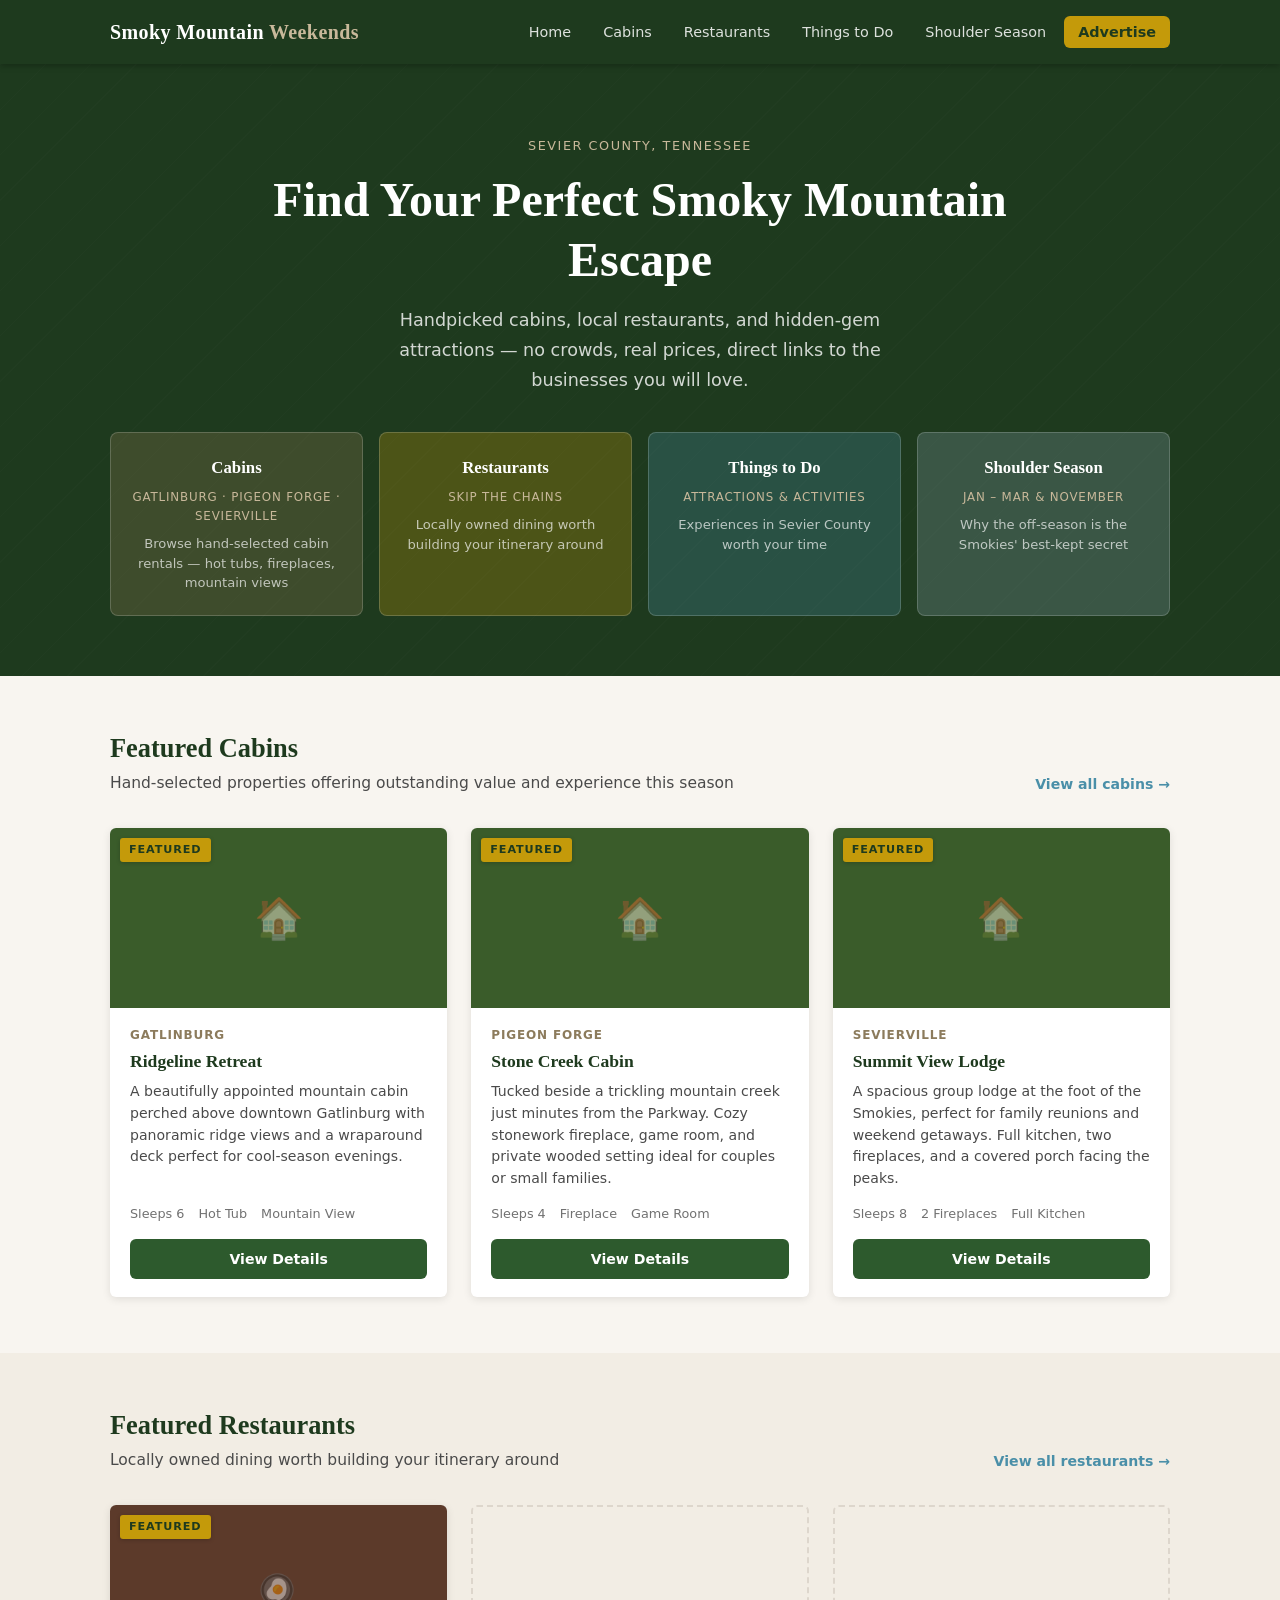
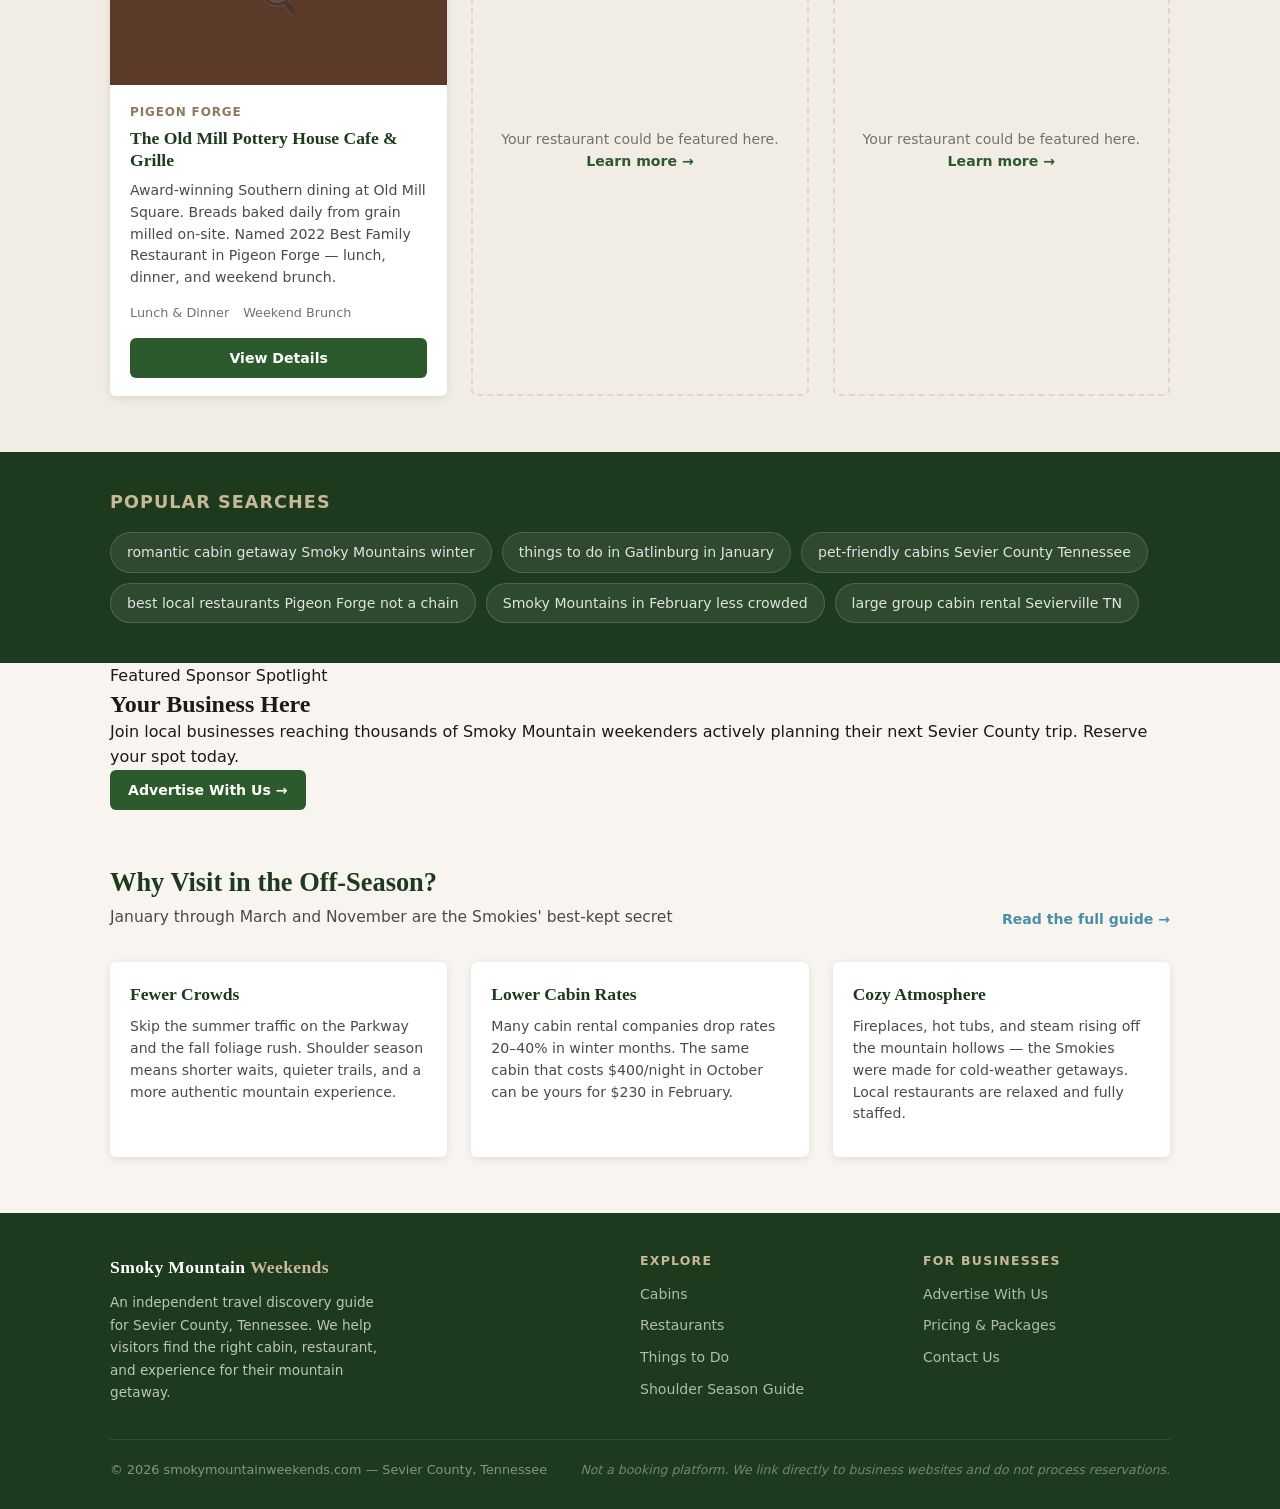
==== commit 5dba25be: "Remove icons from hero panels, apply distinct per-panel colors" ====
--- a/index.html
+++ b/index.html
@@ -49,6 +49,19 @@
   </script>
 
   <link rel="stylesheet" href="styles.css" />
+  <style>
+    .hero-nav-grid { display: grid; grid-template-columns: repeat(4, 1fr); gap: 16px; margin-top: 36px; }
+    .hero-nav-panel { display: block; border: 1px solid rgba(255,255,255,0.18); border-radius: 8px; padding: 22px 18px; text-decoration: none; transition: filter 0.2s, transform 0.2s; }
+    .hero-nav-panel:hover { filter: brightness(1.18); transform: translateY(-2px); text-decoration: none; }
+    .hero-nav-panel-cabins   { background: rgba(139,120,80,0.30); }
+    .hero-nav-panel-rest     { background: rgba(196,154,10,0.28); }
+    .hero-nav-panel-todo     { background: rgba(74,143,168,0.28); }
+    .hero-nav-panel-shoulder { background: rgba(160,185,210,0.22); }
+    .hero-nav-label { display: block; font-size: 1.05rem; font-weight: 700; color: #fff; font-family: Georgia, serif; margin-bottom: 6px; }
+    .hero-nav-sub { display: block; font-size: 0.74rem; text-transform: uppercase; letter-spacing: 0.07em; color: #C8B89A; margin-bottom: 8px; }
+    .hero-nav-desc { display: block; font-size: 0.82rem; color: rgba(255,255,255,0.68); line-height: 1.5; }
+    @media (max-width: 700px) { .hero-nav-grid { grid-template-columns: repeat(2, 1fr); } }
+  </style>
 </head>
 <body>
 
@@ -66,7 +79,7 @@
         <li><a href="restaurants.html">Restaurants</a></li>
         <li><a href="things-to-do.html">Things to Do</a></li>
         <li><a href="shoulder-season.html">Shoulder Season</a></li>
-        <li class="nav-cta"><a href="contact.html">List Your Business</a></li>
+        <li class="nav-cta"><a href="contact.html">Advertise</a></li>
       </ul>
     </div>
   </nav>
@@ -79,11 +92,28 @@
         <p class="hero-eyebrow">Sevier County, Tennessee</p>
         <h1>Find Your Perfect Smoky Mountain Escape</h1>
         <p class="hero-sub">Handpicked cabins, local restaurants, and hidden-gem attractions &mdash; no crowds, real prices, direct links to the businesses you will love.</p>
-        <form class="search-bar" role="search" action="#">
-          <input type="search" name="q" placeholder="Search cabins, restaurants, things to do..." aria-label="Search Smoky Mountain Weekends" />
-          <button type="submit">Search</button>
-        </form>
-        <p class="search-hint">Try "romantic cabin Gatlinburg" or "family restaurants Pigeon Forge"</p>
+        <div class="hero-nav-grid">
+          <a href="cabins.html" class="hero-nav-panel hero-nav-panel-cabins">
+            <span class="hero-nav-label">Cabins</span>
+            <span class="hero-nav-sub">Gatlinburg &middot; Pigeon Forge &middot; Sevierville</span>
+            <span class="hero-nav-desc">Browse hand-selected cabin rentals — hot tubs, fireplaces, mountain views</span>
+          </a>
+          <a href="restaurants.html" class="hero-nav-panel hero-nav-panel-rest">
+            <span class="hero-nav-label">Restaurants</span>
+            <span class="hero-nav-sub">Skip the chains</span>
+            <span class="hero-nav-desc">Locally owned dining worth building your itinerary around</span>
+          </a>
+          <a href="things-to-do.html" class="hero-nav-panel hero-nav-panel-todo">
+            <span class="hero-nav-label">Things to Do</span>
+            <span class="hero-nav-sub">Attractions &amp; Activities</span>
+            <span class="hero-nav-desc">Experiences in Sevier County worth your time</span>
+          </a>
+          <a href="shoulder-season.html" class="hero-nav-panel hero-nav-panel-shoulder">
+            <span class="hero-nav-label">Shoulder Season</span>
+            <span class="hero-nav-sub">Jan &ndash; Mar &amp; November</span>
+            <span class="hero-nav-desc">Why the off-season is the Smokies' best-kept secret</span>
+          </a>
+        </div>
       </div>
     </section>
 
@@ -220,6 +250,20 @@
       </div>
     </section>
 
+    <!-- ===== SPONSOR SPOTLIGHT ===== -->
+    <section class="sponsor-spotlight">
+      <div class="container">
+        <div class="sponsor-spotlight-inner">
+          <div>
+            <p class="sponsor-eyebrow">Featured Sponsor Spotlight</p>
+            <h2>Your Business Here</h2>
+            <p>Join local businesses reaching thousands of Smoky Mountain weekenders actively planning their next Sevier County trip. Reserve your spot today.</p>
+          </div>
+          <a href="contact.html" class="btn btn-primary" style="white-space:nowrap;">Advertise With Us &rarr;</a>
+        </div>
+      </div>
+    </section>
+
     <!-- ===== WHY SHOULDER SEASON ===== -->
     <section class="section" aria-labelledby="shoulder-heading">
       <div class="container">
@@ -275,9 +319,9 @@
         <div class="footer-col">
           <h4>For Businesses</h4>
           <ul>
-            <li><a href="contact.html">List Your Business</a></li>
-            <li><a href="contact.html">Featured Listings</a></li>
-            <li><a href="contact.html">Contact Us</a></li>
+            <li><a href="contact.html">Advertise With Us</a></li>
+            <li><a href="contact.html#packages">Pricing &amp; Packages</a></li>
+            <li><a href="contact.html#inquiry">Contact Us</a></li>
           </ul>
         </div>
       </div>
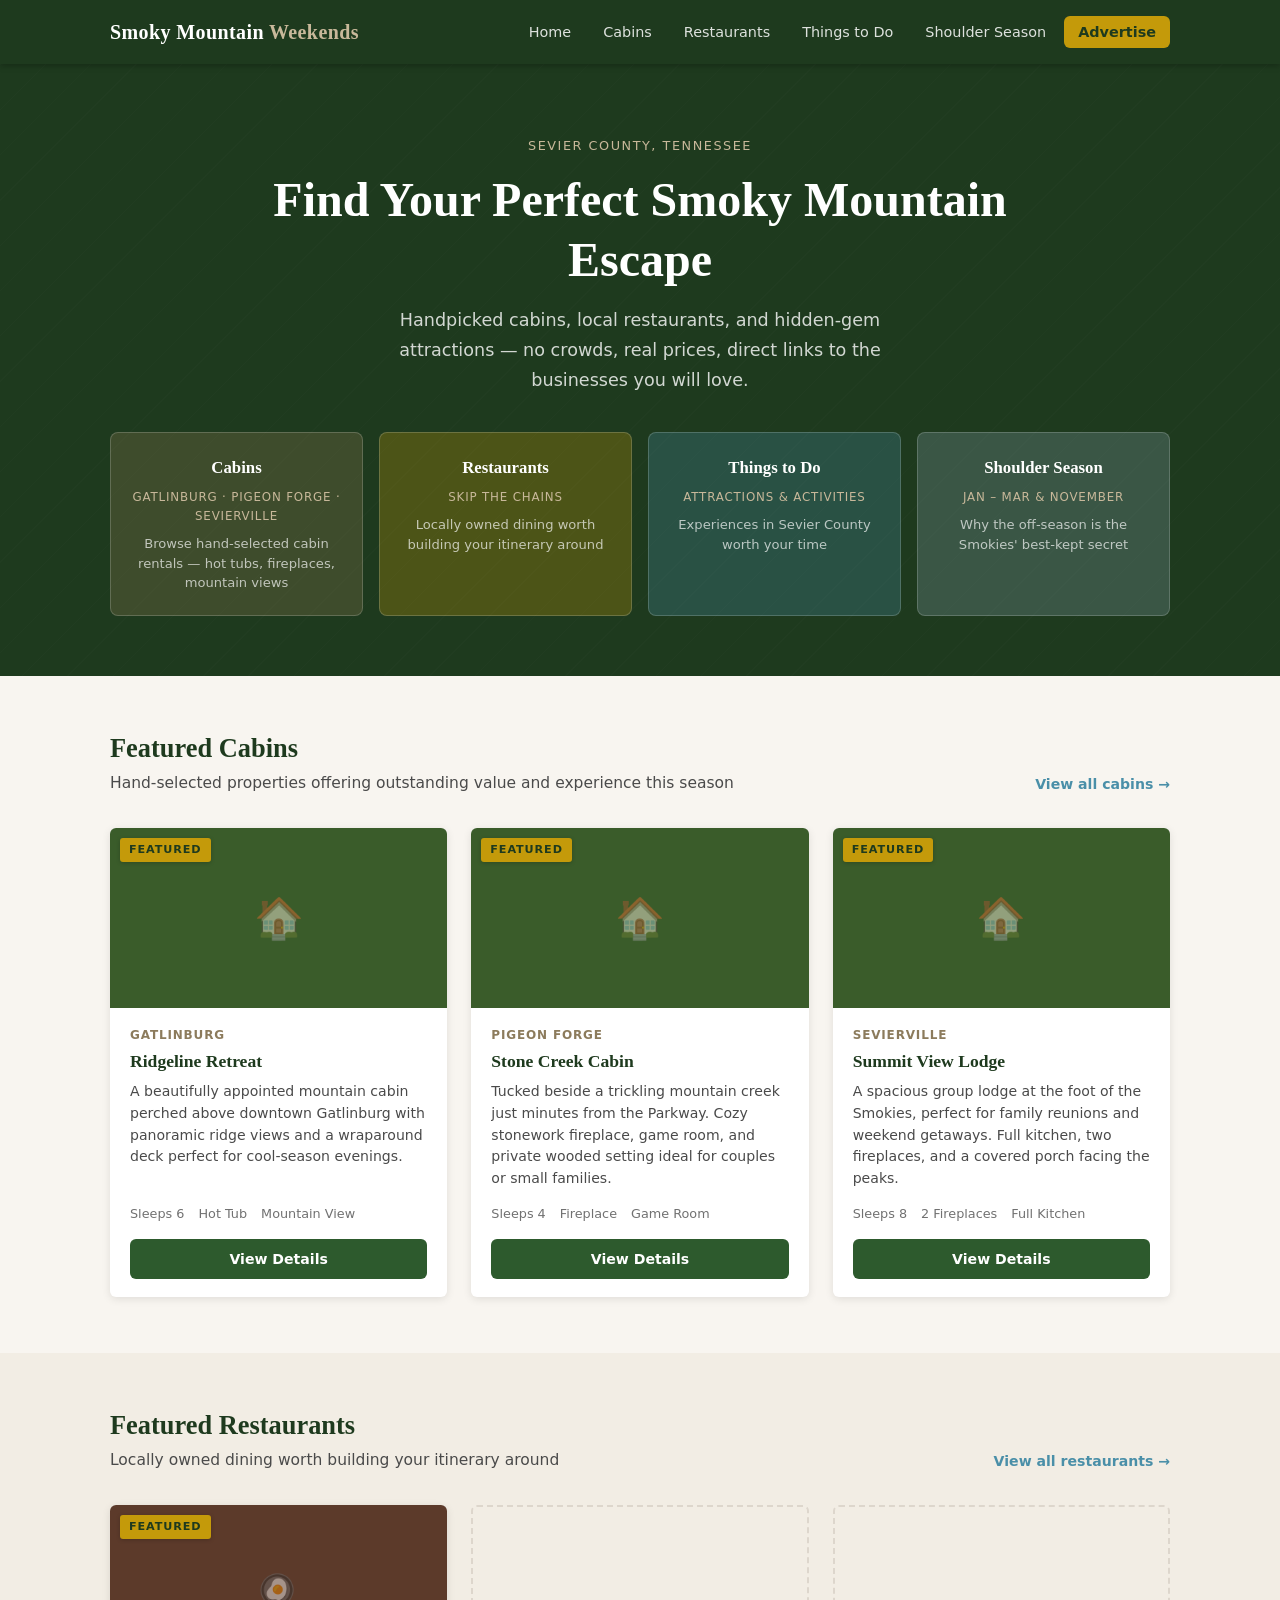
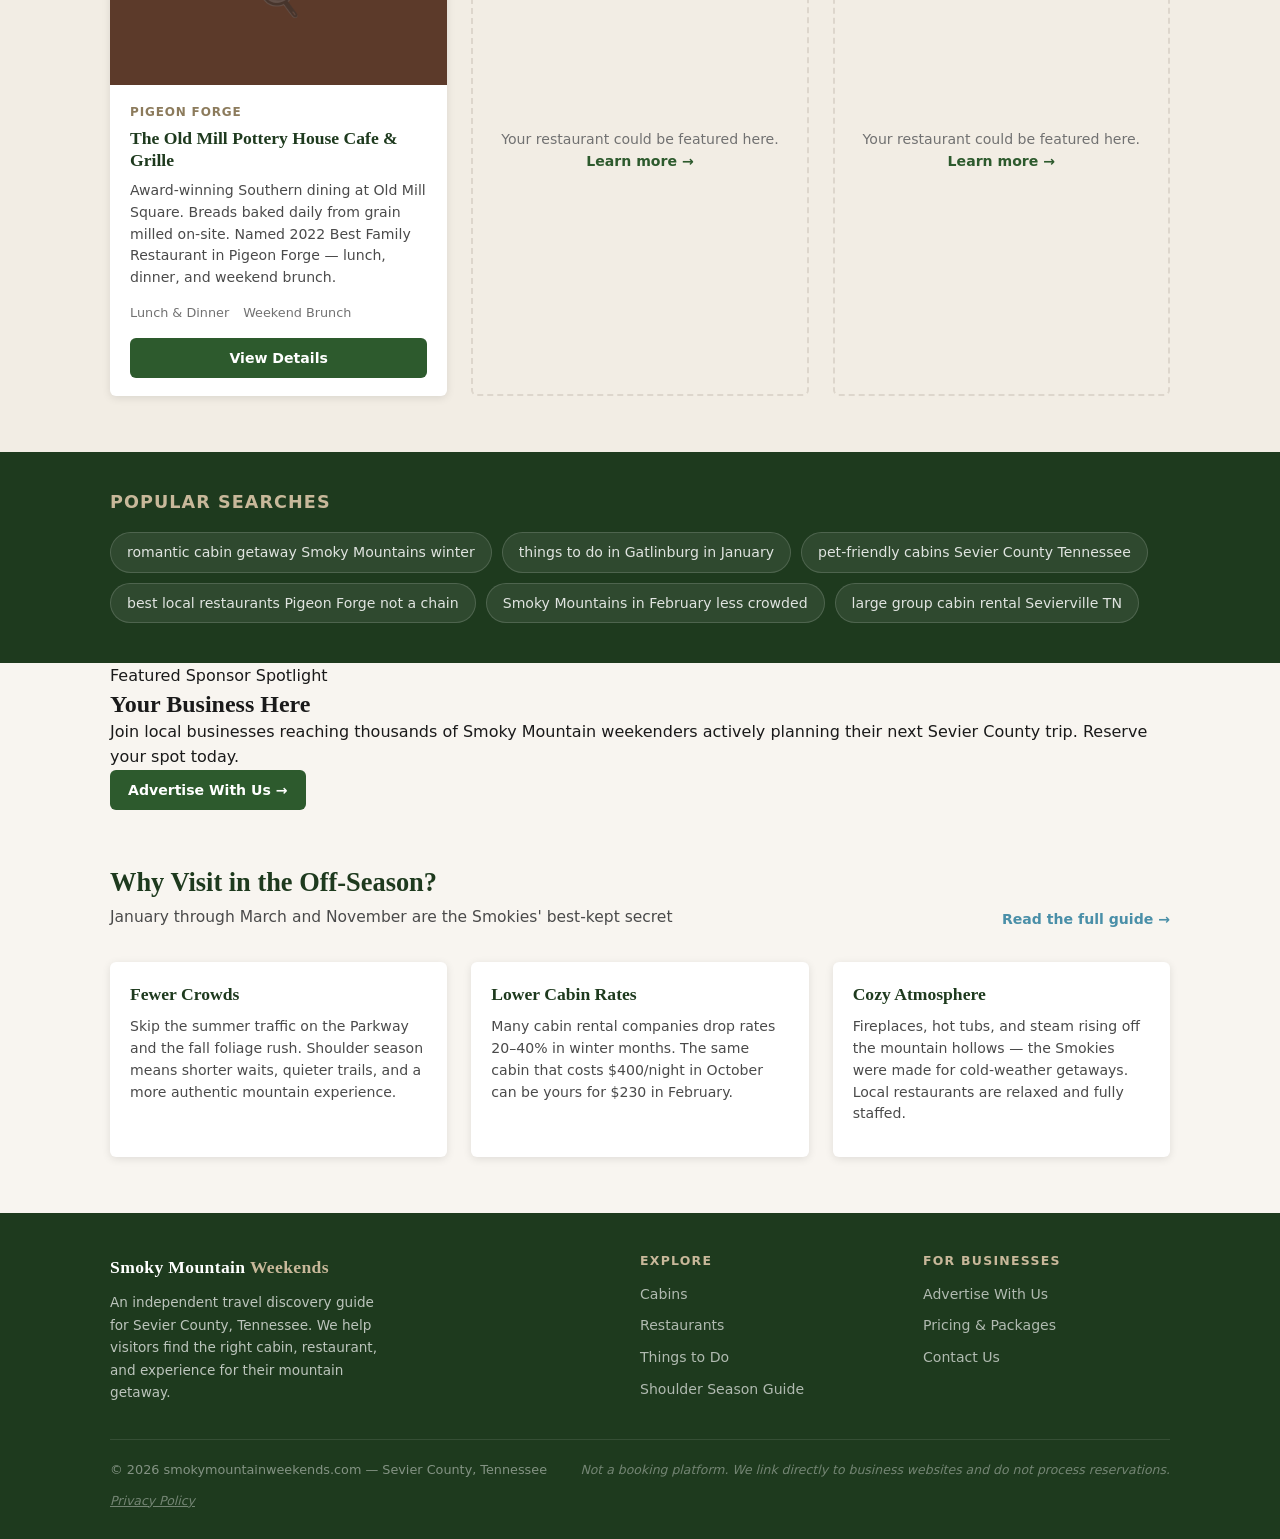
==== commit b6a56d20: "Add Google Analytics, privacy policy page, and footer privacy link" ====
--- a/index.html
+++ b/index.html
@@ -2,6 +2,14 @@
 <html lang="en">
 <head>
   <meta charset="UTF-8" />
+  <!-- Google tag (gtag.js) -->
+  <script async src="https://www.googletagmanager.com/gtag/js?id=G-QLSG7GNL2R"></script>
+  <script>
+    window.dataLayer = window.dataLayer || [];
+    function gtag(){dataLayer.push(arguments);}
+    gtag('js', new Date());
+    gtag('config', 'G-QLSG7GNL2R');
+  </script>
   <meta name="viewport" content="width=device-width, initial-scale=1.0" />
   <meta name="theme-color" content="#1E3A1E" />
   <title>Smoky Mountain Weekends | Sevier County TN Travel Guide</title>
@@ -328,6 +336,7 @@
       <div class="footer-bottom">
         <p>&copy; 2026 smokymountainweekends.com &mdash; Sevier County, Tennessee</p>
         <p class="footer-disclaimer">Not a booking platform. We link directly to business websites and do not process reservations.</p>
+        <p class="footer-disclaimer"><a href="privacy-policy.html" style="color: inherit; text-decoration: underline;">Privacy Policy</a></p>
       </div>
     </div>
   </footer>
